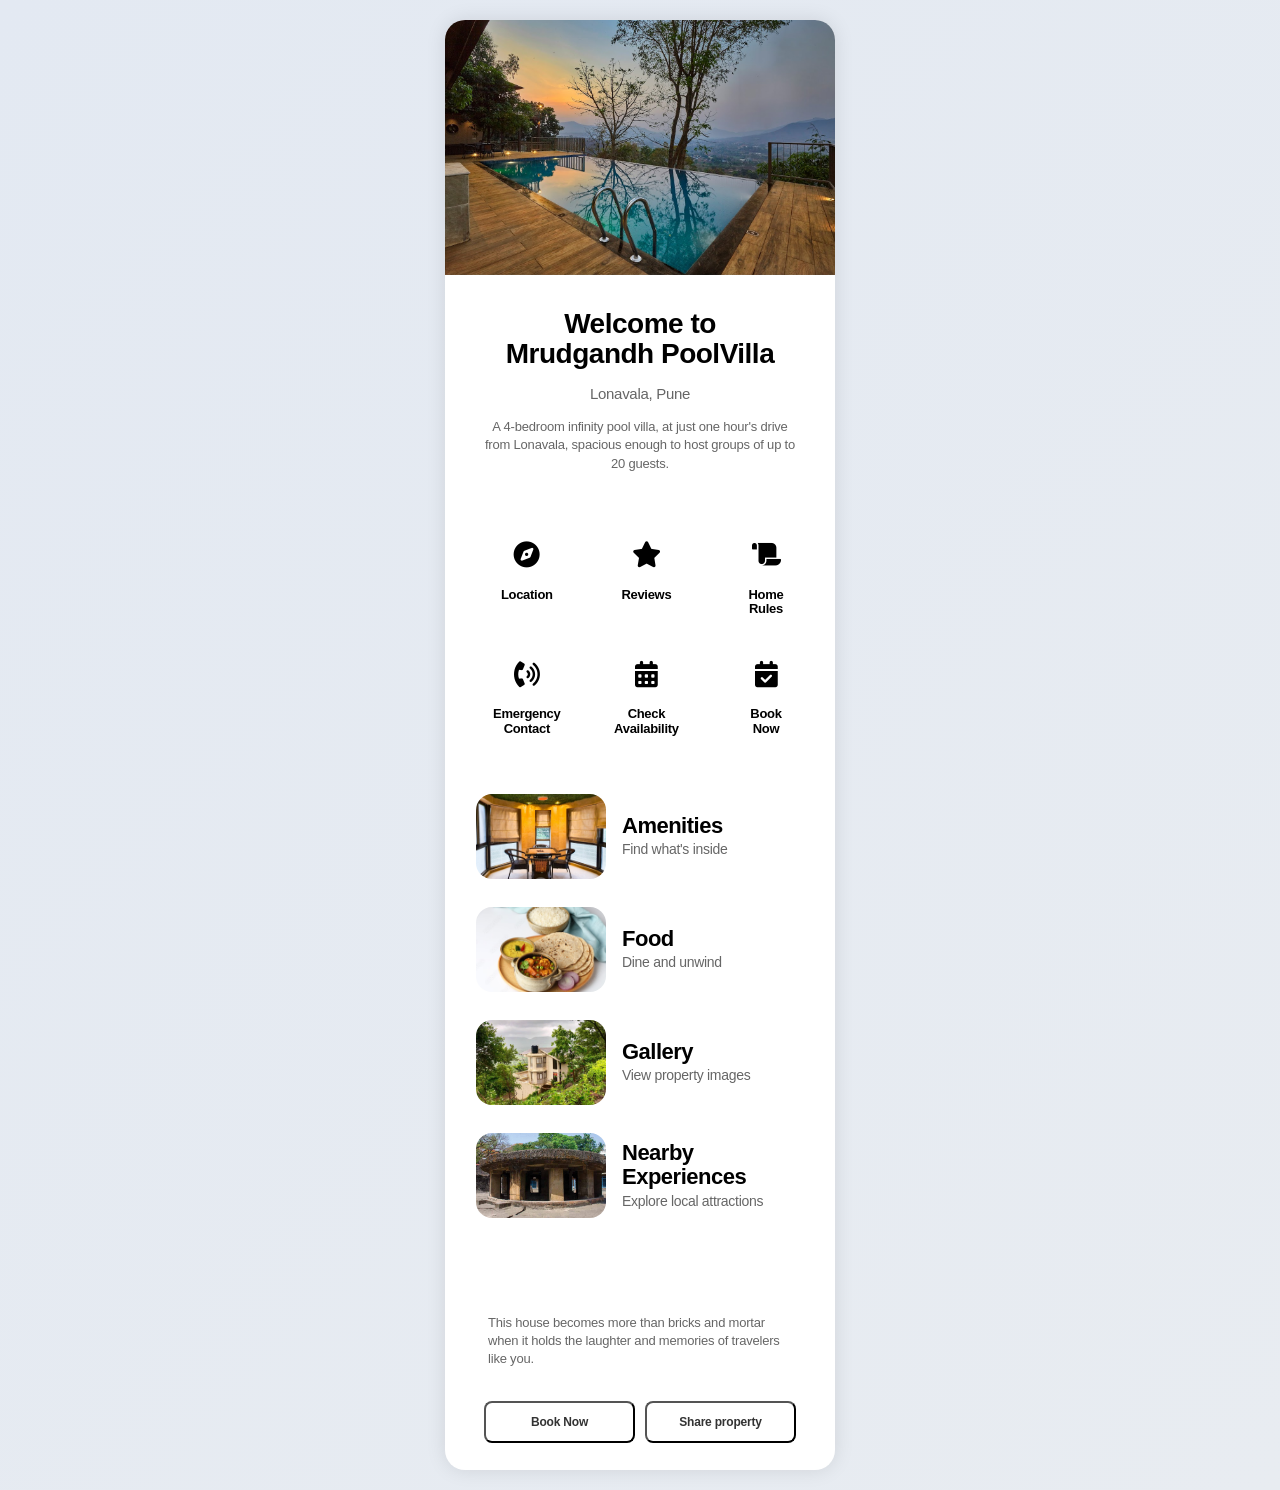
==== index.html @ 3f17eb9c "Update index.html" ====
<!DOCTYPE html>
<html lang="en">
<head>
    <meta charset="UTF-8">
    <meta name="viewport" content="width=device-width, initial-scale=1.0">
    <title>Mrudhgandh PoolVilla</title>
    <link rel="stylesheet" href="css/styles.css">
    <link rel="icon" href="assets/favicon.jpg" type="image/jpg">
    <link href="https://fonts.googleapis.com/css2?family=Inter:wght@400;500;600;700&display=swap" rel="stylesheet">
    <link rel="stylesheet" href="https://cdnjs.cloudflare.com/ajax/libs/font-awesome/6.0.0/css/all.min.css">
    <meta property="og:image" content="assets/favicon.jpg" />
    <meta property="og:title" content="Mrudgandh Pool Villa" />
    <meta property="og:description" content="Lonavala, Pune" />
</head>
<body>
    <div class="container">
        <div class="hero-image">
            <img src="assets/heroimage.jpg" alt="Mrudgandh Pool Villa" loading="eager">
        </div>
        <header>
            <h1>Welcome to<br>Mrudgandh PoolVilla</h1>
            <p class="tagline">
                Lonavala, Pune
            </p>
            <p class="sub-tagline">
                A 4-bedroom infinity pool villa, at just one hour's drive from Lonavala, spacious enough to host groups of up to 20 guests.
            </p>
        </header>

        <div class="quick-access-grid">
            <div class="grid-item" id="nearby-btn">
                <div class="icon-wrapper">
                    <i class="fas fa-compass"></i>
                </div>
                <h3>Location</h3>
            </div>
            <div class="grid-item" id="reviews-btn">
                <div class="icon-wrapper">
                    <i class="fas fa-star"></i>
                </div>
                <h3>Reviews</h3>
            </div>
            <div class="grid-item" id="rules-btn">
                <div class="icon-wrapper">
                    <i class="fas fa-scroll"></i>
                </div>
                <h3>Home<br>Rules</h3>
            </div>
            <div class="grid-item" id="emergency-btn">
                <div class="icon-wrapper">
                    <i class="fas fa-phone-volume"></i>
                </div>
                <h3>Emergency<br>Contact</h3>
            </div>
            
            <div class="grid-item" id="check-availability-btn">
                <div class="icon-wrapper">
                    <i class="fas fa-calendar-alt"></i>
                </div>
                <h3>Check<br>Availability</h3>
            </div>
            <div class="grid-item" id="book-now-btn">
                <div class="icon-wrapper">
                    <i class="fas fa-calendar-check"></i>
                </div>
                <h3>Book<br>Now</h3>
            </div>
        </div>

        <section class="featured-sections">
            <div class="feature-card" id="amenities-card">
                <img src="assets/amenities.jpg" alt="Amenities">
                <div class="card-content">
                    <h2>Amenities</h2>
                    <p>Find what's inside</p>
                </div>
            </div>
            <div class="feature-card" id="host-favorites">
                <img src="assets/food.jpg" alt="Food">
                <div class="card-content">
                    <h2>Food</h2>
                    <p>Dine and unwind</p>
                </div>
            </div>
        
            <div class="feature-card" id="gallery-card">
                <img src="assets/gallery/1.png" alt="Property Gallery">
                <div class="card-content">
                    <h2>Gallery</h2>
                    <p>View property images</p>
                </div>
            </div>

            <div class="feature-card" id="experiences-card">
                <img src="assets/nearby.jpg" alt="Nearby Experiences">
                <div class="card-content">
                    <h2>Nearby Experiences</h2>
                    <p>Explore local attractions</p>
                </div>
            </div>
        </section>

        <footer>
            <p class="quote">This house becomes more than bricks and mortar when it holds the laughter and memories of travelers like you.</p>
            <div class="footer-buttons">
                <button id="book-now-footer-btn">Book Now</button>
                <button id="share-btn">Share property</button>
            </div>
        </footer>
    </div>

    <!-- Modals -->
    <div id="book-now-modal" class="modal">
        <div class="modal-content">
            <span class="close">&times;</span>
            <h2>Book Your Stay</h2>
            <div class="booking-options">
                <a href="https://wa.me/9850769955" target="_blank" class="booking-link">
                    <div class="booking-platform">
                        <div class="platform-icon-wrapper">
                            <i class="fab fa-whatsapp"></i>
                        </div>
                        <div class="booking-platform-content">
                            <h3>Whatsapp</h3>
                        </div>
                    </div>
                </a>

                <a href="https://www.airbnb.co.in/rooms/30548996?source_impression_id=p3_1733899578_P3ilALMMs3jNQJbM" target="_blank" class="booking-link">
                    <div class="booking-platform">
                        <div class="platform-icon-wrapper">
                            <i class="fab fa-airbnb"></i>
                        </div>
                        <div class="booking-platform-content">
                            <h3>Airbnb</h3>
                        </div>
                    </div>
                </a>
                
                <a href="https://www.booking.com/hotel/in/mrudugandh-forest-villa.en-gb.html" target="_blank" class="booking-link">
                    <div class="booking-platform">
                        <div class="platform-icon-wrapper">
                            <img src="assets/booking.png" alt="Booking.com" class="platform-icon">
                        </div>
                        <div class="booking-platform-content">
                            <h3>Booking.com</h3>
                        </div>
                    </div>
                </a>
                
                <a href="https://www.makemytrip.com/hotels/mrudugandh_villa-details-mulshi.html" target="_blank" class="booking-link">
                    <div class="booking-platform">
                        <div class="platform-icon-wrapper">
                            <img src="assets/mmt.png" alt="MakeMyTrip" class="platform-icon">
                        </div>
                        <div class="booking-platform-content">
                            <h3>Make My Trip</h3>
                        </div>
                    </div>
                </a>
            </div>
        </div>
    </div>

    <div id="gallery-modal" class="modal">
        <div class="modal-content modal-large">
            <span class="close">&times;</span>
            <h2>Gallery</h2>
            
            <!-- Update the Filter Buttons -->
            <div class="gallery-filters">
                <button class="filter-btn active" data-filter="all">
                    <i class="fas fa-border-all"></i>
                    <span>All</span>
                </button>
                <button class="filter-btn" data-filter="views">
                    <i class="fas fa-mountain"></i>
                    <span>Views</span>
                </button>
                <button class="filter-btn" data-filter="pool">
                    <i class="fas fa-swimming-pool"></i>
                    <span>Pool</span>
                </button>
                <button class="filter-btn" data-filter="outdoor">
                    <i class="fas fa-tree"></i>
                    <span>Outdoor</span>
                </button>
                <button class="filter-btn" data-filter="interior">
                    <i class="fas fa-home"></i>
                    <span>Interior</span>
                </button>
            </div>

            <!-- Update gallery items with categories -->
            <div class="gallery-grid">
                <!-- Amazing Views -->
                <div class="gallery-item" data-category="views">
                    <img src="assets/gallery/1.png" alt="Amazing View">
                    <p>Property View</p>
                </div>
                <div class="gallery-item" data-category="views">
                    <img src="assets/gallery/balcony.jpg" alt="Balcony View">
                    <p>Balcony View</p>
                </div>
                <div class="gallery-item" data-category="views">
                    <img src="assets/gallery/rv.jpg" alt="Room View">
                    <p>Room View</p>
                </div>
                <div class="gallery-item" data-category="views">
                    <img src="assets/gallery/afternoon.jpg" alt="Afternoon View">
                    <p>Afternoon View</p>
                </div>

                <!-- Pool -->
                <div class="gallery-item" data-category="pool">
                    <img src="assets/gallery/infinity_pool.jpg" alt="Infinity Pool">
                    <p>Infinity Pool</p>
                </div>
                <div class="gallery-item" data-category="pool">
                    <img src="assets/gallery/hostfav.jpg" alt="Host's Favorite">
                    <p>Sprinkling Water</p>
                </div>
                <div class="gallery-item" data-category="pool">
                    <img src="assets/gallery/pool_view.jpg" alt="Pool View">
                    <p>Pool Upper view</p>
                </div>
                <div class="gallery-item" data-category="pool">
                    <img src="assets/gallery/pool2.jpg" alt="Pool Night View">
                    <p>Pool Night View</p>
                </div>

                <!-- Outdoor - Updated section with new images -->
                <div class="gallery-item" data-category="outdoor">
                    <img src="assets/gallery/dining_table.jpg" alt="Outdoor Dining">
                    <p>Outdoor Dining</p>
                </div>
                <div class="gallery-item" data-category="outdoor">
                    <img src="assets/gallery/stairs.jpg" alt="Architecture">
                    <p>Architecture</p>
                </div>
                <div class="gallery-item" data-category="outdoor">
                    <img src="assets/gallery/th.jpg" alt="Tree House">
                    <p>Tree House</p>
                </div>
                <div class="gallery-item" data-category="outdoor">
                    <img src="assets/gallery/entry.jpg" alt="Entry View">
                    <p>Entry View</p>
                </div>
                <div class="gallery-item" data-category="outdoor">
                    <img src="assets/gallery/mrud.jpg" alt="Property Front">
                    <p>Property Front</p>
                </div>
                <div class="gallery-item" data-category="outdoor">
                    <img src="assets/gallery/statue.jpg" alt="Garden Statue">
                    <p>Garden Statue</p>
                </div>

                <!-- Interior -->
                <div class="gallery-item" data-category="interior">
                    <img src="assets/gallery/common.png" alt="Living Space">
                    <p>Living Space</p>
                </div>
                <div class="gallery-item" data-category="interior">
                    <img src="assets/gallery/bathroom.jpg" alt="Bathroom">
                    <p>Bathroom</p>
                </div>
                <div class="gallery-item" data-category="interior">
                    <img src="assets/gallery/bedroom1.jpg" alt="Bedroom2">
                    <p>Bedroom</p>
                </div>

                <div class="gallery-item" data-category="interior">
                    <img src="assets/gallery/bedroom2.jpg" alt="Bedroom">
                    <p>Bedroom</p>
                </div>
                <div class="gallery-item" data-category="interior">
                    <img src="assets/gallery/a1.jpg" alt="Indoor Games Area">
                    <p>Indoor Games Area</p>
                </div>
                <div class="gallery-item" data-category="interior">
                    <img src="assets/gallery/a2.png" alt="Entertainment Zone">
                    <p>Entertainment Zone</p>
                </div>
            </div>
        </div>
    </div>

    <div id="nearby-modal" class="modal">
        <div class="modal-content modal-large">
            <span class="close">&times;</span>
            <h2>Address & Best way to reach</h2>
            <div class="modal-sections">
                <div class="modal-section">
                    <div class="address-card">
                        <div class="address-content">
                            <h3>📍 Property Address</h3>
                            <p>Mulshi.<br> Just 40 km from Pune and 97 km from Panvel, Mumbai</p>
                            <a href="https://www.google.com/maps/place/Mrudgandh+Pool+Villa/@18.5655451,73.5444796,15z/data=!4m9!3m8!1s0x3bc2a70007b0d6e3:0x409fb794b638e8e7!5m2!4m1!1i2!8m2!3d18.5655451!4d73.5444796!16s%2Fg%2F11vyr3cbwh?entry=ttu" 
                               target="_blank" 
                               class="map-button">
                                <i class="fas fa-map-marker-alt"></i> Open in Google Maps
                            </a>
                        </div>
                        <div class="map-preview">
                            <iframe 
                                src="https://www.google.com/maps/embed?pb=!1m18!1m12!1m3!1d3781.0679923011655!2d73.54447961441547!3d18.565545087384695!2m3!1f0!2f0!3f0!3m2!1i1024!2i768!4f13.1!3m3!1m2!1s0x3bc2a70007b0d6e3%3A0x409fb794b638e8e7!2sMrudgandh%20Pool%20Villa!5e0!3m2!1sen!2sin!4v1659912345678!5m2!1sen!2sin" 
                                width="100%" 
                                height="200" 
                                style="border:0;" 
                                allowfullscreen="" 
                                loading="lazy">
                            </iframe>
                        </div>
                    </div>
                </div>

                <div class="modal-section">
                    <h3>🚗 How to Reach</h3>
                    <ul class="transport-options">
                        <li>
                            <strong>Private Taxi:</strong> Pick up and drop facility can be arranged at prior request
                        </li>

                        <li>
                            <strong>By Bus:</strong> Kule Bus Stand (5 km) is the closest bus stand
                        </li>
                        <li>
                            <strong>By Train:</strong> One hour drive from Lonavala Junction (36 km) & 1.25 hours from Pune Junction (41 km)</li>
                        <li>
                            <strong>By Air:</strong> Pune International Airport (50 km) is the closest airport
                        </li>
                    </ul>
                </div>
            </div>
        </div>
    </div>

    <div id="emergency-modal" class="modal">
        <div class="modal-content">
            <span class="close">&times;</span>
            <h2>Emergency Contacts</h2>
            <div class="modal-sections">
                <div class="modal-section emergency">
                    <h3>Emergency Services</h3>
                    <p>• Police: 100</p>
                    <p>• Ambulance: 108</p>
                    <p>• Fire Brigade: 104</p>
                    <p>• Pune Municipal Corporation: 1800-1030-222</p>
                    <p>• Disaster Management Control Room: 1077</p>
                    <p>• Child Helpline: 1098</p>
                    <p>• Women Helpline: 1091</p>
                    <p>• NIC Service Desk: 1800-111-555</p>
                    <p>• Corona Virus Central Helpline: 011-23978043/46</p>
                    <p>• Corona Virus Maharashtra Helpline: 020-26127394</p>
                    <p>• Host Contact: +91 9850769955</p>
                </div>
            </div>
        </div>
    </div>

    <div id="rules-modal" class="modal">
        <div class="modal-content modal-large">
            <span class="close">&times;</span>
            <h2>House Rules</h2>
            <div class="rules-grid">
                <div class="rule-category">
                    <div class="category-header" data-category="check-in">
                        <h3>⏰ Check-in/Check-out</h3>
                        <i class="fas fa-chevron-down"></i>
                    </div>
                    <div class="category-content">
                        <p>• Check-in: 2 PM</p>
                        <p>• Check-out: 11 AM</p>
                    </div>
                </div>

                <div class="rule-category">
                    <div class="category-header" data-category="must-read">
                        <h3>⚠️ Must Read Rules</h3>
                        <i class="fas fa-chevron-down"></i>
                    </div>
                    <div class="category-content">
                        <p>• Unmarried couples are not allowed</p>
                        <p>• Guests below 18 years of age are not allowed at the property</p>
                        <p>• Passport, Aadhar, Driving License and Govt. ID are accepted as ID proof(s)</p>
                    </div>
                </div>

                <div class="rule-category">
                    <div class="category-header" data-category="guest-profile">
                        <h3>👥 Guest Profile</h3>
                        <i class="fas fa-chevron-down"></i>
                    </div>
                    <div class="category-content">
                        <p>• Groups with only male guests are not allowed at this property</p>
                        <p>• Unmarried couples are not allowed</p>
                        <p>• Guests below 18 years of age are not allowed at the property</p>
                    </div>
                </div>

                <div class="rule-category">
                    <div class="category-header" data-category="id-proof">
                        <h3>🪪 ID Proof Related</h3>
                        <i class="fas fa-chevron-down"></i>
                    </div>
                    <div class="category-content">
                        <p>• Local IDs not allowed</p>
                        <p>• Passport, Aadhar, Driving License and Govt. ID are accepted as ID proof(s)</p>
                    </div>
                </div>

                <div class="rule-category">
                    <div class="category-header" data-category="smoking">
                        <h3>🚬 Smoking/Alcohol Rules</h3>
                        <i class="fas fa-chevron-down"></i>
                    </div>
                    <div class="category-content">
                        <p>• There are no restrictions on alcohol consumption</p>
                        <p>• Smoking within the premises is allowed</p>
                    </div>
                </div>

                <div class="rule-category">
                    <div class="category-header" data-category="pet-policy">
                        <h3>🐾 Pet Policy</h3>
                        <i class="fas fa-chevron-down"></i>
                    </div>
                    <div class="category-content">
                        <p>• Pets are allowed (maximum 3 pets)</p>
                        <p>• Pets are not allowed in: Bedrooms, On the bed, Swimming Pool, Kitchen</p>
                        <p>• Pet food is not available at the property</p>
                        <p>• Pets are allowed to roam without a leash</p>
                        <p>• All pets are allowed at the property</p>
                        <p>• There are no pets living on the property</p>
                    </div>
                </div>

                <div class="rule-category">
                    <div class="category-header" data-category="accessibility">
                        <h3>♿ Accessibility</h3>
                        <i class="fas fa-chevron-down"></i>
                    </div>
                    <div class="category-content">
                        <p>• This property is not accessible to guests who use a wheelchair. Please make arrangements accordingly.</p>
                    </div>
                </div>

                <div class="rule-category">
                    <div class="category-header" data-category="check-in-process">
                        <h3>🔑 Check-in Process</h3>
                        <i class="fas fa-chevron-down"></i>
                    </div>
                    <div class="category-content">
                        <p>• Caretaker Greets You & Helps You Check-in</p>
                        <p>• Self check-in via Smart Door is not available</p>
                    </div>
                </div>

                <div class="rule-category">
                    <div class="category-header" data-category="other-important">
                        <h3>📜 Other Important Rules</h3>
                        <i class="fas fa-chevron-down"></i>
                    </div>
                    <div class="category-content">
                        <p>• Mandatory to carry Indian Government approved Photo Identity card</p>
                        <p>• Only confirmed number of guests allowed; extra guests charged at check-in</p>
                        <p>• Service charge may apply for outside/self-prepared food</p>
                        <p>• Keep music at moderate level per Local Gaon rules</p>
                        <p>• No smoking inside Villa rooms</p>
                        <p>• No personal work assignments to villa caretakers</p>
                        <p>• No arms and ammunition allowed</p>
                        <p>• No illegal drugs or activities</p>
                        <p>• Villa not responsible for valuables</p>
                        <p>• Guests liable for property damage</p>
                        <p>• Villa not responsible for injuries/accidents</p>
                        <p>• Unruly behavior will result in eviction without refund</p>
                        <p>• Close doors/windows when not in room due to wildlife</p>
                        <p>• Voltage fluctuations common; backup available</p>
                        <p>• Private parties/events allowed</p>
                        <p>• No outside visitors allowed in rooms</p>
                    </div>
                </div>
            </div>
        </div>
    </div>

    <div id="specials-modal" class="modal">
        <div class="modal-content modal-large">
            <span class="close">&times;</span>
            <div class="modal-sections">
                <div class="nearby-places">
                    <!-- Tourist Places Section -->
                    <div class="experience-section">
                        <h3>Tourist Places</h3>
                        <div class="info-card">
                            <!-- Tikona Fort -->
                            <div class="info-item">
                                <div class="info-icon"><i class="fas fa-gopuram"></i></div>
                                <div class="info-content">
                                    <h4>Tikona Fort</h4>
                                    <img src="assets/tikona.jpg" alt="Pawna Lake" class="experience-image">
                                    <p><i class="fas fa-clock"></i> 30 Min drive from Mrudugandh</p>
                                </div>
                            </div>

                            <!-- Pawna Lake with image -->
                            <div class="info-item with-image">
                                <img src="assets/pawna.jpg" alt="Pawna Lake" class="experience-image">
                                <div class="info-content-wrapper">
                                    <div class="info-icon"><i class="fas fa-water"></i></div>
                                    <div class="info-content">
                                        <h4>Pawna Lake</h4>
                                        <p><i class="fas fa-clock"></i> 30 Min drive from Mrudugandh</p>
                                    </div>
                                </div>
                            </div>

                            <!-- Hadshi Temple -->
                            <div class="info-item">
                                <div class="info-icon"><i class="fas fa-gopuram"></i></div>
                                <div class="info-content">
                                    <h4>Hadshi Temple with Theme Park</h4>
                                    <p><i class="fas fa-clock"></i> 20 Min drive from Mrudugandh</p>
                                </div>
                            </div>

                            <!-- Chinmaya Vibhooti -->
                            <div class="info-item">
                                <div class="info-icon"><i class="fas fa-gopuram"></i></div>
                                <div class="info-content">
                                    <h4>Chinmaya Vibhooti</h4>
                                    <p><i class="fas fa-clock"></i> 20 Min drive from Mrudugandh</p>
                                </div>
                            </div>

                            <!-- LAVASA with image -->
                            <div class="info-item with-image">
                                <img src="assets/lavasa.jpg" alt="LAVASA" class="experience-image">
                                <div class="info-content-wrapper">
                                    <div class="info-icon"><i class="fas fa-city"></i></div>
                                    <div class="info-content">
                                        <h4>LAVASA</h4>
                                        <p><i class="fas fa-clock"></i> 1.30 Hr drive from Mrudugandh</p>
                                    </div>
                                </div>
                            </div>

                            <!-- Mulshi Dam -->
                            <div class="info-item">
                                <div class="info-icon"><i class="fas fa-water"></i></div>
                                <div class="info-content">
                                    <h4>Mulshi Dam</h4>
                                    <p><i class="fas fa-clock"></i> 1 Hr drive from Mrudugandh</p>
                                </div>
                            </div>
                        </div>
                    </div>

                    <!-- Adventure Activities Section -->
                    <div class="experience-section">
                        <h3>Girivan Sports & Activity Park</h3>
                        <div class="info-card">
                            <div class="info-header">
                                <p><i class="fas fa-clock"></i> 10 Min drive from Mrudugandh</p>
                            </div>
                            <div class="activities-list">
                                <div class="info-item">
                                    <div class="info-icon"><i class="fas fa-bullseye"></i></div>
                                    <div class="info-content">
                                        <h4>Adventure Sports</h4>
                                        <p>Archery • Pistol Shooting • Rifle Shooting</p>
                                    </div>
                                </div>
                                <div class="info-item">
                                    <div class="info-icon"><i class="fas fa-mountain"></i></div>
                                    <div class="info-content">
                                        <h4>Outdoor Activities</h4>
                                        <p>Burma Bridge • Cobweb Rope • Zip Line</p>
                                    </div>
                                </div>
                                <div class="info-item">
                                    <div class="info-icon"><i class="fas fa-water"></i></div>
                                    <div class="info-content">
                                        <h4>Water Activities</h4>
                                        <p>Rain Dance • Natural Waterfall (Monsoon Only)</p>
                                    </div>
                                </div>
                            </div>
                            <div class="info-footer">
                                <p><i class="fas fa-info-circle"></i> All activities are paid. Please confirm availability before planning.</p>
                            </div>
                        </div>
                    </div>
                </div>
            </div>
        </div>
    </div>

    <div id="feedback-modal" class="modal">
        <div class="modal-content">
            <span class="close">&times;</span>
            <h2>Leave a Feedback</h2>
            <form id="feedback-form">
                <input type="text" placeholder="Your Name" required>
                <input type="email" placeholder="Your Email" required>
                <textarea placeholder="Your Feedback" required></textarea>
                <button type="submit">Submit Feedback</button>
            </form>
        </div>
    </div>

    <div id="host-favorites-modal" class="modal">
        <div class="modal-content modal-large">
            <span class="close">&times;</span>
            <h2>Food</h2>
            <div class="modal-sections">
                <!-- Kitchen Facilities Section -->

                <!-- Food Packages Section -->
                <div class="modal-section">
                    <div class="food-packages-table">
                        <h3>Food Packages</h3>
                        <table>
                            <tr>
                                <th>Inclusion</th>
                                <th>Veg Meals</th>
                                <th>Non-Veg Meals</th>
                            </tr>
                            <tr>
                                <td>
                                    <ul>
                                        <li>Lunch</li>
                                        <li>Hi-Tea</li>
                                        <li>Dinner</li>
                                        <li>Breakfast</li>
                                    </ul>
                                </td>
                                <td>1200/-</td>
                                <td>1500/-</td>
                            </tr>
                        </table>
                        <p class="price-note">*Rs/Person/Day</p>
                    </div>
                </div>

                <!-- Veg Menu Section -->
                <div class="modal-section">
                    <h3>Veg Meals</h3>
                    
                    <div class="menu-category">
                        <h4>Breakfast</h4>
                        <div class="menu-subcategory">
                            <h5>Light Breakfast (Choose any 1)</h5>
                            <ul>
                                <li>Poha</li>
                                <li>Upma</li>
                                <li>Sheera</li>
                                <li>Masala Maggie</li>
                                <li>Sabudana Khichadi</li>
                                <li>Besan Chilla with Pickle</li>
                            </ul>
                        </div>
                        
                        <div class="menu-subcategory">
                            <h5>Heavy Breakfast: Veg (Choose any 1)</h5>
                            <ul>
                                <li>Puneri Misal Pav</li>
                                <li>Idli with Chutney & Sambar</li>
                            </ul>
                        </div>
                        
                        <div class="menu-subcategory">
                            <h5>Accompaniments</h5>
                            <ul>
                                <li>Tea/Coffee</li>
                            </ul>
                        </div>
                    </div>

                    <div class="menu-category">
                        <h4>Lunch & Dinner (Veg) - Choose any 1</h4>
                        
                        <div class="menu-subcategory">
                            <h5>1. Veg Thali</h5>
                            <div class="thali-items">
                                <div class="item-group">
                                    <h6>Vegetables (Any 2)</h6>
                                    <ul>
                                        <li>Mutter Paneer</li>
                                        <li>Jeera Aloo</li>
                                        <li>Paneer Kadhai</li>
                                        <li>Bhindi Fry</li>
                                        <li>Bharli Vangi</li>
                                        <li>Akhha Masoor</li>
                                        <li>Mix Veg</li>
                                        <li>Chole Masala</li>
                                        <li>Aloo Mutter</li>
                                    </ul>
                                </div>
                                
                                <div class="item-group">
                                    <h6>Dal (Any 1)</h6>
                                    <ul>
                                        <li>Plain Dal</li>
                                        <li>Dal Tadka</li>
                                    </ul>
                                </div>
                                
                                <div class="item-group">
                                    <h6>Rice (Any 1)</h6>
                                    <ul>
                                        <li>Steamed Rice (Indrayani)</li>
                                        <li>Steamed Rice (Basmati)</li>
                                        <li>Jeera Rice</li>
                                    </ul>
                                </div>
                                
                                <div class="item-group">
                                    <h6>Choose Any 1</h6>
                                    <ul>
                                        <li>Chapati</li>
                                        <li>Bhakari</li>
                                    </ul>
                                </div>
                                
                                <div class="item-group">
                                    <h6>Dessert (Any 1)</h6>
                                    <ul>
                                        <li>Sevaiyan Kheer</li>
                                        <li>Kesar Sheera</li>
                                        <li>Shreekhand</li>
                                        <li>Gulabjamun</li>
                                    </ul>
                                </div>
                                
                                <div class="item-group">
                                    <h6>Accompaniments</h6>
                                    <ul>
                                        <li>Papad</li>
                                        <li>Pickle</li>
                                        <li>Salad</li>
                                    </ul>
                                </div>
                            </div>
                        </div>

                        <div class="menu-subcategory">
                            <h5>2. Zunka Bhakar Thali</h5>
                            <ul>
                                <li>Zunka/Pithla</li>
                                <li>Tawa Batata/Vanga Bharit</li>
                                <li>Bhakari</li>
                                <li>Thecha</li>
                                <li>Salad</li>
                                <li>Papad</li>
                            </ul>
                        </div>

                        <div class="menu-subcategory">
                            <h5>3. Biryani Feast</h5>
                            <ul>
                                <li>Veg Biryani</li>
                                <li>Biryani Curry</li>
                                <li>Raita</li>
                                <li>Papad</li>
                                <li>Pickle</li>
                            </ul>
                        </div>

                        <div class="menu-subcategory">
                            <h5>4. Bhature Basket</h5>
                            <ul>
                                <li>Chole Bhature</li>
                                <li>Dal Khichadi</li>
                                <li>Papad</li>
                                <li>Raita</li>
                                <li>Pickle</li>
                            </ul>
                        </div>

                        <div class="menu-subcategory">
                            <h5>5. Puran Poli</h5>
                            <ul>
                                <li>Puran Poli</li>
                                <li>Katachi Aamti/Milk</li>
                                <li>Pakode</li>
                                <li>Salad</li>
                            </ul>
                        </div>
                    </div>

                    <div class="menu-note">
                        <p>Pure Veg, Jain Food is available for those who prefer it.</p>
                    </div>
                </div>

                <!-- Non-Veg Menu Section -->
                <div class="modal-section">
                    <h3>Non-Veg Meals</h3>
                    
                    <div class="menu-category">
                        <h4>Breakfast</h4>
                        <div class="menu-subcategory">
                            <h5>Light Breakfast (Choose any 1)</h5>
                            <ul>
                                <li>Poha</li>
                                <li>Upma</li>
                                <li>Sheera</li>
                                <li>Masala Maggie</li>
                                <li>Sabudana Khichadi</li>
                                <li>Besan Chilla with Pickel</li>
                            </ul>
                        </div>
                        
                        <div class="menu-subcategory">
                            <h5>Heavy Breakfast (Choose any 1)</h5>
                            <ul>
                                <li>Egg Omelette & Bread</li>
                                <li>Egg Masala Bhurji & Pav</li>
                            </ul>
                        </div>
                        
                        <div class="menu-subcategory">
                            <h5>Accompaniments</h5>
                            <ul>
                                <li>Tea/Coffee</li>
                            </ul>
                        </div>
                    </div>

                    <div class="menu-category">
                        <h4>Lunch & Dinner (Non-Veg) - Choose any 1</h4>
                        
                        <div class="menu-subcategory">
                            <h5>1. Chicken Thali</h5>
                            <ul>
                                <li>Chicken Fry</li>
                                <li>Chicken Rassa</li>
                                <li>Bhakari/Chapati</li>
                                <li>Rice (Indrayani/Basmati)</li>
                                <li>Salad</li>
                            </ul>
                        </div>

                        <div class="menu-subcategory">
                            <h5>2. Mutton Thali</h5>
                            <ul>
                                <li>Chicken Fry</li>
                                <li>Mutton Rassa</li>
                                <li>Bhakari/Chapati</li>
                                <li>Rice (Indrayani/Basmati)</li>
                                <li>Salad</li>
                            </ul>
                        </div>

                        <div class="menu-subcategory">
                            <h5>3. Egg Thali</h5>
                            <ul>
                                <li>Egg Curry</li>
                                <li>Egg Bhurji</li>
                                <li>Bhakari/Chapati</li>
                                <li>Rice (Indrayani/Basmati)</li>
                                <li>Salad</li>
                            </ul>
                        </div>

                        <div class="menu-subcategory">
                            <h5>4. Chicken Biryani</h5>
                            <ul>
                                <li>Chicken Biryani</li>
                                <li>Rassa</li>
                                <li>Raita</li>
                            </ul>
                        </div>

                        <div class="menu-subcategory">
                            <h5>5. Crab Thali (Seasonal)</h5>
                            <ul>
                                <li>Khekda Masala</li>
                                <li>Khekda Rassa</li>
                                <li>Bhakari</li>
                                <li>Rice</li>
                                <li>Salad</li>
                            </ul>
                        </div>
                    </div>
                </div>

                <!-- Hi Tea Section -->
                <div class="modal-section">
                    <h3>Hi Tea</h3>
                    <div class="menu-category">
                        <h4>Indian Menu (Choose any 1)</h4>
                        <ul>
                            <li>Vegetable Pakoda (Onion/Potato/Chilly/Mix)</li>
                            <li>Cheese Pakoda</li>
                            <li>Vada Pav</li>
                        </ul>
                        <div class="menu-subcategory">
                            <h5>Accompaniments</h5>
                            <ul>
                                <li>Tea/Coffee</li>
                            </ul>
                        </div>
                    </div>
                </div>

                <!-- A La Carte Section -->
                <div class="modal-section">
                    <h3>A La Carte</h3>
                    <div class="menu-category">
                        <table class="rate-table">
                            <tr>
                                <th>Menu</th>
                                <th>Rate</th>
                                <th>Unit</th>
                            </tr>
                            <tr>
                                <td>Veg BBQ</td>
                                <td>750</td>
                                <td>Rs/KG</td>
                            </tr>
                            <tr>
                                <td>Chicken BBQ</td>
                                <td>850</td>
                                <td>Rs/KG</td>
                            </tr>
                            <tr>
                                <td>Dal Khichadi</td>
                                <td>150</td>
                                <td>Rs/Plate</td>
                            </tr>
                        </table>
                    </div>
                </div>
                <div class="modal-section">
                    <div class="menu-note">
                        <h4>Fully Equipped Kitchen</h4>
                        <p>
                            Modern kitchen with 3 Burner Hob, Mixer/Grinder, Sink, Electric kettle, Microwave oven, Toaster, and Refrigerator. 
                            Complete set of Kitchenware and Dining ware provided. Includes Rubbish bins, Dining table with 6 chairs, and a Children high chair.
                        </p>
                    </div>
                </div>

                <div class="modal-section">
                    <div class="menu-note">
                        <p>Local cook available on call.</p>
                    </div>
                </div>

            </div>
        </div>
    </div>

    <div id="checkout-modal" class="modal">
        <div class="modal-content modal-large">
            <span class="close">&times;</span>
            <h2>Checking Out Guide</h2>
            
            <div class="modal-sections">
                <div class="checkout-section">
                    <h3>🕐 Checkout Timeline</h3>
                    <div class="timeline">
                        <div class="timeline-item">
                            <h4>Night Before</h4>
                            <ul>
                                <li>Pack your belongings</li>
                                <li>Collect all valuables</li>
                                <li>Set alarm for checkout time</li>
                            </ul>
                        </div>
                        <div class="timeline-item">
                            <h4>Morning Of</h4>
                            <ul>
                                <li>Checkout time: 11:00 AM</li>
                                <li>Breakfast ends at 10:00 AM</li>
                                <li>Housekeeping final check at 10:30 AM</li>
                            </ul>
                        </div>
                    </div>
                </div>

                <div class="checkout-section">
                    <h3>📋 Checkout Checklist</h3>
                    <div class="checklist-grid">
                        <div class="checklist-item">
                            <h4>Kitchen</h4>
                            <ul>
                                <li>Empty refrigerator</li>
                                <li>Clean used utensils</li>
                                <li>Dispose of garbage</li>
                                <li>Turn off all appliances</li>
                            </ul>
                        </div>
                        <div class="checklist-item">
                            <h4>Rooms</h4>
                            <ul>
                                <li>Collect all belongings</li>
                                <li>Place used towels in bathroom</li>
                                <li>Turn off AC/heater</li>
                                <li>Close all windows</li>
                            </ul>
                        </div>
                        <div class="checklist-item">
                            <h4>Final Steps</h4>
                            <ul>
                                <li>Return keys to lockbox</li>
                                <li>Close and lock all doors</li>
                                <li>Complete feedback form</li>
                                <li>Text host after leaving</li>
                            </ul>
                        </div>
                    </div>
                </div>

                <div class="checkout-section">
                    <h3>🚗 Transportation Options</h3>
                    <div class="transport-options">
                        <div class="transport-item">
                            <h4>Airport Transfer</h4>
                            <p>• Pre-book through reception</p>
                            <p>• Fixed rate: ₹1200</p>
                            <p>• Book 4 hours in advance</p>
                        </div>
                        <div class="transport-item">
                            <h4>Local Taxi</h4>
                            <p>• Ola/Uber available</p>
                            <p>• Auto stand nearby</p>
                            <p>• Reception can arrange</p>
                        </div>
                    </div>
                </div>

                <div class="checkout-section">
                    <h3>💡 Important Notes</h3>
                    <div class="notes-container">
                        <div class="note">
                            <h4>Late Checkout</h4>
                            <p>• Request 24 hours before</p>
                            <p>• Subject to availability</p>
                            <p>• Additional charges may apply</p>
                        </div>
                        <div class="note">
                            <h4>Luggage Storage</h4>
                            <p>• Available at reception</p>
                            <p>• Free for same day</p>
                            <p>• Maximum 8 hours</p>
                        </div>
                    </div>
                </div>
            </div>
        </div>
    </div>

    <div id="reviews-modal" class="modal">
        <div class="modal-content modal-large">
            <span class="close">&times;</span>
            <h2>Guest Reviews</h2>
            <div class="review-platform-links">
                <a href="https://www.airbnb.co.in/rooms/30548996/reviews?source_impression_id=p3_1733899578_P3ilALMMs3jNQJbM" 
                   target="_blank" 
                   class="platform-button airbnb">
                    <i class="fab fa-airbnb"></i>
                    View Airbnb Reviews
                </a>
                <a href="https://www.google.com/maps/place/Mrudgandh+Pool+Villa/@18.5655451,73.5419047,17z/data=!4m11!3m10!1s0x3bc2a70007b0d6e3:0x409fb794b638e8e7!5m2!4m1!1i2!8m2!3d18.5655451!4d73.5444796!9m1!1b1!16s%2Fg%2F11vyr3cbwh?entry=ttu&g_ep=EgoyMDI0MTIxMS4wIKXMDSoASAFQAw%3D%3D" 
                   target="_blank" 
                   class="platform-button google">
                    <i class="fab fa-google"></i>
                    View Google Reviews
                </a>
            </div>
            <div class="reviews-content">
                <div class="review">
                    <h4>Anuradha (8 years on Airbnb)</h4>
                    <div class="rating">★★★★★</div>
                    <p>Great location and Incredibly beautiful house, you can see that the owners have built it with great love. The architecture is top notch with clever use of elevation and best materials. We had an absolute blast. The care taker staff were incredibly nice, polite and cooperative, they were available all the time but were never intrusive. The food was delightful, local specialities and tailored to take care of everything we could ask for. We will certainly go there again.</p>
                </div>
                <div class="review">
                    <h4>Abhijit (13 years on Airbnb)</h4>
                    <div class="rating">★★★★★</div>
                    <p>Sonali and her staff at the house are great hosts. The house is spacious, clean and well decorated. It's located at a peaceful location in Mulshi. The infinity swimming pool is nice too. The caretaker of the house and the local cook are well mannered and cooperative.</p>
                </div>
                <div class="review">
                    <h4>Mrunal (7 years on Airbnb)</h4>
                    <div class="rating">★★★★★</div>
                    <p>When we first stumbled upon this villa on AirBnB, it seemed almost too good to be true. There must be a catch! But everything was as perfect as it seemed online. Sonali is the most thoughtful, gracious host. She provided us with all the information we needed, along with food recommendation. It was just perfect! It was everything one needs.
                    Our entire stay was comfortable, bathroom, swimming pool and terrace are excellent. Location is incredible. The staff was incredible and they went above and beyond to make us feel at home.
                    It's a perfect place to unwind and rejuvenate.
                    Thanks Sonali for hosting us.
                    We will be back for yet another holiday,
                    —Mrunal</p>
                </div>
                <div class="review">
                    <h4>Rohit (9 years on Airbnb)</h4>
                    <div class="rating">★★★★★</div>
                    <p>Mrudgandh is a beautiful bungalow curated by Sonali. The property is beautiful and the pictures do justice to what is seen on the listing. We were 19 people and the team enjoyed a lot. I would highly recommend this place and it is worth every penny you pay for this place. 5 Stars to this property.</p>
                </div>
                <div class="review">
                    <h4>Gautam (5 years on Airbnb)</h4>
                    <div class="rating">★★★★★</div>
                    <p>Mrudugandh Villa is a heaven on earth. A place which won't disappoint you at all. Sonali and Ganesh have been very supportive and co-operative since the beginning. I celebrated my parents anniversary at Mrudugandh Villa and it was a perfect place to do so. The view is to die for. The villa has all the amenities right from toiletries to utensils, to shower gels to a Maggie. Food is also decent and is served by a local cook. The caretakers are very humble and are available 24*7. The infrastructure is well maintained and is of a high quality. Lastly, in terms of safety, it's very safe to stay at Mrudugandh Villa with your family and friends. I had a lovely experience and came back with a lot of memories. Will surely visit again.</p>
                </div>
                <div class="review">
                    <h4>Nikita (Philadelphia, Pennsylvania)</h4>
                    <div class="rating">★★★★★</div>
                    <p>This was an amazing and family friendly stay. The host was responsive to all questions from the beginning and easy to reach with any issues. We were also connected with the onsite chef and caretaker and they took good care of our needs and necessities and were very humble. The food they provided was worth the price. (Local Marathi cuisine with veg and non-veg options).
                    The property itself was very pretty, well managed. The infinity pool had a great view and very clean surrounding. The rooms were well maintained and furnished with a modern touch. One of the best experiences we have had.</p>
                </div>
                <div class="review">
                    <h4>Nikhil (8 years on Airbnb)</h4>
                    <div class="rating">★★★★★</div>
                    <p>Ganesh is a great host and will ensure you are taken care of by his staff at the villa. Once the pool is completed, the villa will provide even better value to the guests. Guests need to be careful of the access road to the complex where the villa is located as the road is in bad condition currently (perhaps due to the monsoons this year). Hope the roads are mended soon. I would be looking forward to another stay at the villa.</p>
                </div>
            </div>
        </div>
    </div>

    <div id="amenities-modal" class="modal">
        <div class="modal-content modal-large">
            <span class="close">&times;</span>
            <h2>Property Amenities</h2>
            <div class="modal-sections">
                <div class="amenities-grid">
                    <div class="amenity-category">
                        <div class="category-header" data-category="basic">
                            <h3>🏠 Basic Facilities</h3>
                            <i class="fas fa-chevron-down"></i>
                        </div>
                        <div class="category-content">
                            <ul>
                                <li>4 bedrooms</li>
                                <li>7 bathrooms</li>
                                <li>Kitchenette</li>
                                <li>Housekeeping</li>
                                <li>Umbrellas</li>
                                <li>Free Parking</li>
                                <li>Air Conditioning</li>
                                <li>Ironing Service</li>
                                <li>Room Service</li>
                                <li>Power Backup</li>
                                <li>Free Wi-Fi</li>
                                <li>Refrigerator</li>
                            </ul>
                        </div>
                    </div>

                    <div class="amenity-category">
                        <div class="category-header" data-category="popular">
                            <h3>🛌 Popular Amenities</h3>
                            <i class="fas fa-chevron-down"></i>
                        </div>
                        <div class="category-content">
                            <ul>
                                <li>Kitchenette</li>
                                <li>Bonfire</li>
                                <li>Luggage Storage</li>
                                <li>Housekeeping</li>
                                <li>Free Wi-Fi</li>
                                <li>Tree House</li>
                                <li>Infinity Pool</li>
                                <li>Living Room</li>
                                <li>Caretaker</li>
                                <li>Fireplace</li>
                                <li>Seating Area</li>
                                <li>Power Backup</li>
                                <li>Luggage Assistance</li>
                                <li>Barbeque</li>
                                <li>Indoor Games</li>
                                <li>Free Parking</li>
                                <li>Balcony/Terrace</li>
                                <li>Dining Area</li>
                                <li>Air Conditioning</li>
                            </ul>
                        </div>
                    </div>

                    <div class="amenity-category">
                        <div class="category-header" data-category="food-drinks">
                            <h3>🍽️ Food and Drinks</h3>
                            <i class="fas fa-chevron-down"></i>
                        </div>
                        <div class="category-content">
                            <ul>
                                <li>Barbeque</li>
                                <li>Dining Area</li>
                            </ul>
                        </div>
                    </div>

                    <div class="amenity-category">
                        <div class="category-header" data-category="safety-security">
                            <h3>🔒 Safety and Security</h3>
                            <i class="fas fa-chevron-down"></i>
                        </div>
                        <div class="category-content">
                            <ul>
                                <li>Safe</li>
                                <li>Security</li>
                                <li>CCTV</li>
                                <li>Fire Extinguishers</li>
                            </ul>
                        </div>
                    </div>

                    <div class="amenity-category">
                        <div class="category-header" data-category="media-technology">
                            <h3>📺 Media and Technology</h3>
                            <i class="fas fa-chevron-down"></i>
                        </div>
                        <div class="category-content">
                            <ul>
                                <li>TV</li>
                                <li>Free Wi-Fi</li>
                            </ul>
                        </div>
                    </div>

                    <div class="amenity-category">
                        <div class="category-header" data-category="general-services">
                            <h3>🛎️ General Services & Others</h3>
                            <i class="fas fa-chevron-down"></i>
                        </div>
                        <div class="category-content">
                            <ul>
                                <li>Caretaker</li>
                                <li>Electrical Sockets</li>
                                <li>Luggage Storage</li>
                                <li>Luggage Assistance</li>
                            </ul>
                        </div>
                    </div>

                    <div class="amenity-category">
                        <div class="category-header" data-category="common-area">
                            <h3>🏠 Common Area</h3>
                            <i class="fas fa-chevron-down"></i>
                        </div>
                        <div class="category-content">
                            <ul>
                                <li>Living Room</li>
                                <li>Balcony/Terrace</li>
                                <li>Fireplace</li>
                                <li>Sun Deck</li>
                                <li>Seating Area</li>
                            </ul>
                        </div>
                    </div>
                </div>
            </div>
        </div>
    </div>

    <script src="js/script.js"></script>
</body>
</html>
---- css/styles.css ----
:root {
    --primary-color: #000000;
    --secondary-color: #000000;
    --accent-color: #E74C3C;
    --text-color: #000000;
    --light-gray: #ECF0F1;
    --system-font: -apple-system, BlinkMacSystemFont, "SF Pro Display", "Segoe UI", Roboto, Oxygen-Sans, Ubuntu, Cantarell, "Helvetica Neue", sans-serif;
}

* {
    margin: 0;
    padding: 0;
    box-sizing: border-box;
    font-style: normal !important;
}

body {
    font-family: var(--system-font);
    -webkit-font-smoothing: antialiased;
    -moz-osx-font-smoothing: grayscale;
    color: var(--text-color);
    line-height: 1.6;
    margin: 0;
    overflow-x: hidden;
    letter-spacing: -0.2px;
    display: flex;
    justify-content: center;
    background: linear-gradient(135deg, #e3e9f2 0%, #e8ecf1 100%);
    min-height: 100vh;
}

.hero-image {
    width: 120%;
    margin-right: -100px;
    margin-left: -50px;
    margin-top: -50px;
}

.hero-image img {
    width: 100%;
    height: 300px;
    object-fit: contain;
}

.container {
    padding: 0;
    max-width: 100%;
    max-width: 480px;
    width: 100%;
    background-color: rgb(200, 198, 198);
    margin: 0 auto;
    overflow-x: hidden;
}

header {
    padding: 16px 16px 8px;
    text-align: center;
}

h1, h2, h3, h4, h5, h6 {
    font-family: var(--system-font);
    font-weight: 600;
}

h1 {
    font-size: 28px;
    line-height: 1.1;
    margin-bottom: 2px;
    font-weight: 800;
    letter-spacing: -0.5px;
}

.tagline {
    font-size: 15px;
    color: #666;
    margin-top: 12px;
    margin-bottom: 12px;
    font-weight: 400;
    letter-spacing: -0.3px;
}

.sub-tagline {
    font-size: 13px;
    color: #666;
    text-align: center;
    margin: 8px auto 16px;
    max-width: 320px;
    line-height: 1.4;
    font-weight: 400;
    letter-spacing: -0.2px;
}

/* Add bottom margin to quick access grid */
.quick-access-grid {
    display: grid;
    grid-template-columns: repeat(3, 1fr);
    gap: 10px;
    padding: 12px;
    margin-top: 8px;
    margin-bottom: 24px;  /* increased from 12px to 24px */
    align-items: start;
}
.grid-item {
    aspect-ratio: 1;
    border-radius: 20px;
    background: transparent;
    padding: 10px 6px;
    display: flex;
    flex-direction: column;
    align-items: center;
    justify-content: flex-start;
    height: 100%;
}

.grid-item:active {
    transform: scale(0.95);
}

.grid-item .icon-wrapper {
    width: 55px;
    height: 55px;
    display: flex;
    align-items: center;
    justify-content: center;
    border-radius: 16px;
    margin-bottom: 6px;
    background: transparent;
    transition: transform 0.2s ease;
}

.grid-item .icon-wrapper i {
    font-size: 26px;
    color: #000000;
}

/* Simple press effect */
.grid-item:active .icon-wrapper {
    transform: scale(0.95);
}

.grid-item h3 {
    font-size: 13px;
    line-height: 1.1;
    margin: 0;
    text-align: center;
    color: #000;
    font-weight: 700;
    letter-spacing: -0.3px;
    width: 100%;
}

.grid-item h3.two-line {
    font-size: 13px;
    line-height: 1.3;
}

.feature-card {
    display: flex;
    align-items: center;
    gap: 16px;
    padding: 0;
    height: auto;
    transition: transform 0.2s ease;
}

.feature-card:active {
    transform: scale(0.98);
}

.feature-card img {
    width: 130px;
    height: 85px;
    border-radius: 16px;
    object-fit: cover;
}

.card-content {
    position: static;
    padding: 4px 0;
    background: none;
    color: inherit;
}

.card-content h2 {
    color: #000;
    font-size: 22px;
    font-weight: 700;
    letter-spacing: -0.5px;
    margin: 0;
    line-height: 1.1;
}

.card-content p {
    color: #666;
    font-size: 14px;
    font-weight: 400;
    letter-spacing: -0.3px;
    margin: 2px 0 0;
    line-height: 1.3;
}

/* Modal Base Styles */
.modal {
    display: none;
    position: fixed;
    z-index: 1000;
    left: 0;
    top: 0;
    width: 100%;
    height: 100%;
    background-color: rgba(0, 0, 0, 0.5);
    overflow-y: auto;
    -webkit-overflow-scrolling: touch;
}

.modal-content {
    position: relative;
    background-color: #fff;
    margin: 20px auto; /* Changed from margin-left to auto for center alignment */
    padding: 20px;
    width: 90%; /* Changed from fixed width to percentage */
    max-width: 600px; /* Added max-width for larger screens */
    border-radius: 12px;
    box-shadow: 0 5px 15px rgba(0, 0, 0, 0.3);
    animation: modalSlideIn 0.3s ease-out;
}

/* Modal Header Styles */
.modal-content h2 {
    margin: -20px -20px 20px -20px;
    padding: 20px;
    border-bottom: 1px solid #eee;
    border-radius: 12px 12px 0 0;
    background: white;
}

/* Close Button Styles */
.close {
    position: fixed;
    right: calc(5% + 20px); /* Adjust based on modal margin */
    top: 20px;
    font-size: 24px;
    cursor: pointer;
    color: #333;
    z-index: 1002; /* Higher than modal content */
    width: 32px;
    height: 32px;
    display: flex;
    align-items: center;
    justify-content: center;
    background: #f5f5f5;
    border-radius: 50%;
    transition: all 0.2s ease;
}

.close:hover {
    background: #eee;
    transform: scale(1.1);
}

/* Adjust close button position for large modals */
.modal-large .close {
    right: calc(5% + 20px);
}

@media screen and (min-width: 768px) {
    .close {
        right: calc((100% - 600px)/2 + 20px); /* For regular modals */
    }
    
    .modal-large .close {
        right: calc((100% - 800px)/2 + 20px); /* For large modals */
    }
}

/* Modal Animation */
@keyframes modalSlideIn {
    from {
        transform: translateY(20px);
        opacity: 0;
    }
    to {
        transform: translateY(0);
        opacity: 1;
    }
}

/* Large Modal Variant */
.modal-large .modal-content {
    max-width: 800px;
}

/* Modal Content Scrolling */
.modal-sections {
    overflow-y: auto;
    max-height: calc(100vh - 150px);
    padding: 0 10px;
    display: flex;
    flex-direction: column;
    align-items: center;
}

/* Responsive Adjustments */
@media screen and (max-width: 768px) {
    .modal-content {
        margin: 10px auto;
        width: 95%;
        padding: 15px;
    }

    .modal-content h2 {
        font-size: 20px;
        padding: 15px;
        margin: -15px -15px 15px -15px;
    }

    .close {
        right: 15px;
        top: 15px;
    }

    /* Improve touch targets on mobile */
    .category-header,
    .booking-platform,
    .attraction-card,
    .amenity-category {
        padding: 15px;
        min-height: 44px; /* Minimum touch target size */
    }

    /* Improve modal scrolling on mobile */
    .modal-sections {
        max-height: calc(100vh - 120px);
        -webkit-overflow-scrolling: touch;
    }
}

/* Accessibility Improvements */
.modal-content:focus {
    outline: none;
    box-shadow: 0 0 0 3px rgba(66, 153, 225, 0.5);
}

/* Better touch feedback */
.modal button,
.modal-content a,
.close {
    -webkit-tap-highlight-color: transparent;
}

.modal button:active,
.modal-content a:active,
.close:active {
    opacity: 0.7;
}

/* Prevent body scrolling when modal is open */
body.modal-open {
    overflow: hidden;
    position: fixed;
    width: 100%;
}

#feedback-form {
    display: flex;
    flex-direction: column;
    gap: 15px;
    margin-top: 20px;
}

#feedback-form input,
#feedback-form textarea {
    padding: 10px;
    border: 1px solid #ddd;
    border-radius: 5px;
}

#feedback-form textarea {
    min-height: 100px;
}

footer {
    padding: 12px;
    margin-top: 40px;
}

.quote {
    font-style: normal;
    color: #666;
    margin: 32px 0;
    font-size: 13px;
    line-height: 1.4;
    padding: 0 16px;
    letter-spacing: -0.2px;
}

.footer-buttons {
    display: flex;
    gap: 10px;
    justify-content: center;
    padding: 0 12px;
    margin-top: 32px;
}

.footer-buttons button {
    flex: 1;
    padding: 12px 16px;
    border-color: black;
    border-radius: 8px;
    background: #ffffff;
    font-size: 12px;
    font-weight: 600;
    color: #333;
    text-align: center;
    transition: background-color 0.2s ease;
    font-family: var(--system-font);
    letter-spacing: -0.2px;
}

.footer-buttons button:active {
    background: #f0f0f0;
}

@media (max-width: 768px) {
    .quick-access-grid {
        grid-template-columns: repeat(3, 1fr);
        gap: 12px;
    }
    
    .container {
        padding: 15px;
    }
}

@media (max-width: 480px) {
    .quick-access-grid {
        grid-template-columns: repeat(3, 1fr);
        gap: 10px;
    }
    
    .grid-item h3 {
        font-size: 0.8rem;
    }
    
    .footer-buttons {
        flex-direction: row;
        gap: 10px;
    }
    
    button {
        padding: 10px 16px;
        font-size: 0.9rem;
    }
}

/* Modal enhancements */
.modal-large {
    max-width: 480px !important; /* Force mobile width even for large modals */
}

.experience-cards {
    display: grid;
    grid-template-columns: 1fr !important; /* Force single column */
    gap: 20px;
    margin-top: 15px;
}

.exp-card {
    background: white;
    border-radius: 16px;
    padding: 20px;
    box-shadow: 0 2px 8px rgba(0,0,0,0.08);
}

.exp-image {
    width: 100%;
    height: 200px;
    object-fit: cover;
    border-radius: 12px;
    margin-bottom: 15px;
}

.restaurant-grid, .spots-grid {
    display: grid;
    grid-template-columns: 1fr !important; /* Force single column */
    gap: 20px;
    margin-top: 20px;
}

.rest-image, .spot-image {
    width: 100%;
    height: 200px;
    object-fit: cover;
    border-radius: 12px;
    margin-bottom: 12px;
}

.exp-card h4 {
    color: var(--primary-color);
    margin-bottom: 10px;
}

.exp-card .timing {
    color: #666;
    font-size: 0.9em;
    margin-top: 10px;
}

.exp-card .price {
    color: var(--accent-color);
    font-weight: 500;
    margin-top: 5px;
}

.info-grid {
    display: grid;
    grid-template-columns: repeat(auto-fit, minmax(200px, 1fr));
    gap: 20px;
    margin-top: 15px;
}

.info-item {
    background: #fff;
    padding: 15px;
    border-radius: 8px;
    box-shadow: 0 1px 3px rgba(0,0,0,0.1);
}

.info-item h4 {
    color: var(--primary-color);
    margin-bottom: 10px;
}

.info-item ul {
    list-style: none;
    padding-left: 0;
}

.info-item ul li {
    margin-bottom: 8px;
    font-size: 0.9em;
}

.amenities-grid {
    display: grid;
    grid-template-columns: 1fr !important; /* Force single column */
    gap: 24px;
    padding: 20px 0;
}

.amenity-category {
    background: white;
    border-radius: 16px;
    padding: 24px;
}

.amenity-category h3 {
    color: var(--primary-color);
    margin-bottom: 15px;
}

.amenity-category ul {
    list-style: none;
    padding-left: 0;
}

.amenity-category ul li {
    margin-bottom: 10px;
    padding-left: 20px;
    position: relative;
}

.amenity-category ul li:before {
    content: "•";
    color: var(--accent-color);
    position: absolute;
    left: 0;
}

/* Checkout Modal Styles */
.timeline {
    display: grid;
    grid-template-columns: repeat(auto-fit, minmax(200px, 1fr));
    gap: 20px;
    margin: 15px 0;
}

.timeline-item {
    background: #f8f9fa;
    padding: 15px;
    border-radius: 12px;
    box-shadow: 0 2px 4px rgba(0,0,0,0.05);
}

.timeline-item h4 {
    color: var(--primary-color);
    margin-bottom: 10px;
    font-weight: 600;
}

.checklist-grid {
    display: grid;
    grid-template-columns: repeat(auto-fit, minmax(200px, 1fr));
    gap: 20px;
    margin: 15px 0;
}

.checklist-item {
    background: #fff;
    padding: 15px;
    border-radius: 8px;
    box-shadow: 0 1px 3px rgba(0,0,0,0.1);
}

.checklist-item ul {
    list-style: none;
    padding-left: 0;
}

.checklist-item ul li {
    margin-bottom: 8px;
    padding-left: 20px;
    position: relative;
}

.checklist-item ul li:before {
    content: "✓";
    color: var(--accent-color);
    position: absolute;
    left: 0;
}

.transport-options {
    display: grid;
    grid-template-columns: repeat(auto-fit, minmax(200px, 1fr));
    gap: 20px;
    margin: 15px 0;
}

.transport-item {
    background: #f8f9fa;
    padding: 15px;
    border-radius: 12px;
    box-shadow: 0 2px 4px rgba(0,0,0,0.05);
}

.notes-container {
    display: grid;
    grid-template-columns: repeat(auto-fit, minmax(200px, 1fr));
    gap: 20px;
    margin: 15px 0;
}

.note {
    background: #fff;
    padding: 15px;
    border-radius: 8px;
    box-shadow: 0 1px 3px rgba(0,0,0,0.1);
}

.checkout-section {
    margin-bottom: 30px;
}

.checkout-section h3 {
    color: var(--primary-color);
    margin-bottom: 15px;
    font-weight: 600;
}

/* Adjust top margin of featured sections */
.featured-sections {
    padding: 12px 16px;
    display: flex;
    flex-direction: column;
    gap: 28px;
    margin-top: 24px;  /* increased from 12px to 24px */
}
.feature-card {
    display: flex;
    align-items: center;
    gap: 16px;
    padding: 0;
    height: auto;
    transition: transform 0.2s ease;
}

.feature-card img {
    width: 130px;
    height: 85px;
    border-radius: 16px;
    object-fit: cover;
}

/* Ensure modal content is not italic */
.modal-content p,
.modal-section p,
.modal-sections p {
    font-style: normal;
}

/* Ensure all paragraphs and text elements are not italic */
p, span, h1, h2, h3, h4, h5, h6 {
    font-style: normal;
}

/* Laptop and larger screens */
@media screen and (min-width: 1024px) {
    .container {
        max-width: 480px;
        margin: 0 auto;
        padding: 15px;
    }

    .hero-image {
        width: 120%;
        margin-right: -100px;
        margin-left: -50px;
        margin-top: -50px;
    }

    .hero-image img {
        height: 300px;
    }

    header {
        padding: 16px 16px 8px;
    }

    h1 {
        font-size: 28px;
    }

    .tagline {
        font-size: 15px;
        margin-bottom: 12px;
    }

    /* Quick access grid for mobile */
    .quick-access-grid {
        gap: 10px;
        padding: 12px;
    }

    .grid-item {
        padding: 10px 6px;
    }

    .grid-item .icon-wrapper {
        width: 55px;
        height: 55px;
    }

    .grid-item .icon-wrapper i {
        font-size: 26px;
    }

    .grid-item h3 {
        font-size: 13px;
    }

    /* Featured sections for mobile */
    .featured-sections {
        padding: 12px 16px;
        gap: 28px;
    }

    .feature-card {
        gap: 16px;
    }

    .feature-card img {
        width: 130px;
        height: 85px;
        border-radius: 16px;
    }

    .card-content h2 {
        font-size: 22px;
    }

    .card-content p {
        font-size: 14px;
    }

    /* Modal adjustments for mobile */
    .modal-content {
        margin: 15px auto;
        padding: 20px;
        max-width: 90%;
    }

    .modal-large {
        max-width: 90% !important;
    }

    .modal h2 {
        font-size: 24px;
        margin-bottom: 20px;
    }

    .modal h3 {
        font-size: 18px;
    }

    .modal p {
        font-size: 14px;
    }
}

/* Extra large screens */
@media screen and (min-width: 1440px) {
    .container {
        max-width: 480px;
    }

    .hero-image img {
        height: 300px;
    }
}

/* Video container styling */
.video-container {
    margin: 15px 0;
    border-radius: 12px;
    overflow: hidden;
    box-shadow: 0 2px 8px rgba(0,0,0,0.1);
}

/* Map styling */
.location-map {
    margin: 20px 0 30px;
    position: relative;
}

.full-width-map {
    width: 100%;
    border-radius: 12px;
    margin-bottom: 10px;
}

.map-legend {
    display: flex;
    flex-wrap: wrap;
    gap: 15px;
    margin-top: 10px;
}

.legend-item {
    font-size: 14px;
    color: #666;
}

/* Spaced heading for Nearby Services */
.spaced-heading {
    letter-spacing: 0.5px;
}

/* Amenity images */
.amenity-image {
    width: 100%;
    height: 200px;
    object-fit: cover;
    border-radius: 12px;
    margin: 15px 0;
}

/* Enhanced modal sections spacing */
.modal-sections {
    position: relative;
    overflow: visible;
    padding-top: 10px;
}

.modal-section {
    background: white;
    border-radius: 16px;
    padding: 24px;
    margin-bottom: 24px;
}

.modal-section h3 {
    margin-bottom: 20px;
    font-size: 20px;
    font-weight: 600;
}

/* Guide images */
.guide-image {
    width: 100%;
    border-radius: 8px;
    margin: 12px 0;
}

.instructions {
    background: #f8f9fa;
    padding: 15px;
    border-radius: 8px;
    margin-top: 12px;
}

/* New sections styling */
.photo-spots-grid {
    display: grid;
    grid-template-columns: repeat(auto-fit, minmax(250px, 1fr));
    gap: 20px;
    margin-top: 15px;
}

.transport-info {
    display: grid;
    grid-template-columns: repeat(auto-fit, minmax(200px, 1fr));
    gap: 16px;
}

.transport-card {
    background: #f8f9fa;
    padding: 16px;
    border-radius: 12px;
}

.benefits-grid {
    display: grid;
    grid-template-columns: repeat(auto-fit, minmax(200px, 1fr));
    gap: 20px;
}

.benefit-card {
    background: #f8f9fa;
    padding: 16px;
    border-radius: 12px;
    margin-top: 10px;
}

.benefit-card h4 {
    color: var(--primary-color);
    margin-bottom: 12px;
}

/* Enhanced list styling */
.modal-section ul {
    list-style: none;
    padding-left: 0;
}

.modal-section ul li {
    margin-bottom: 8px;
    padding-left: 20px;
    position: relative;
}

.modal-section ul li:before {
    content: "•";
    color: var(--accent-color);
    position: absolute;
    left: 0;
}

/* Enhanced service cards */
.service-grid {
    display: grid;
    grid-template-columns: 1fr !important; /* Force single column */
    gap: 20px;
    margin-top: 15px;
}

.service-card {
    background: #f8f9fa;
    padding: 16px;
    border-radius: 12px;
}

.service-card h4 {
    margin-bottom: 12px;
    color: #000;
    font-weight: 600;
}

.service-card ul {
    list-style: none;
    padding: 0;
}

.service-card li {
    margin-bottom: 12px;
    padding-left: 0 !important;
    font-size: 14px;
}

.highlight {
    display: block;
    color: #666;
    font-size: 12px;
    margin-top: 2px;
    margin-left: 20px;
}

/* Kitchen and Climate guides */
.kitchen-guide, .climate-guide {
    display: grid;
    grid-template-columns: repeat(auto-fit, minmax(200px, 1fr));
    gap: 16px;
    margin-top: 15px;
}

.guide-item {
    background: #f8f9fa;
    padding: 15px;
    border-radius: 12px;
}

.guide-item p {
    font-weight: 600;
    margin-bottom: 10px;
}

.temp-settings, .quick-tips {
    background: #f8f9fa;
    padding: 15px;
    border-radius: 12px;
}

/* Video container enhancement */
.video-container {
    position: relative;
    padding-bottom: 56.25%; /* 16:9 aspect ratio */
    height: 0;
    overflow: hidden;
}

.video-container video {
    position: absolute;
    top: 0;
    left: 0;
    width: 100%;
    height: 100%;
    object-fit: cover;
}

/* Style for adventure grid */
.adventure-grid {
    display: grid;
    grid-template-columns: 1fr !important; /* Force single column */
    gap: 20px;
    margin-top: 20px;
}

.adventure-card {
    background: #f8f9fa;
    padding: 15px;
    border-radius: 8px;
    box-shadow: 0 2px 4px rgba(0,0,0,0.1);
}

.adventure-card h4 {
    color: #2c3e50;
    margin-bottom: 15px;
}

.adventure-card ul {
    list-style: none;
    padding: 0;
}

.adventure-card li {
    margin-bottom: 12px;
    font-size: 0.9em;
    line-height: 1.4;
}

.contact {
    color: #2c3e50;
    font-weight: 500;
    margin-top: 8px;
}

.highlight {
    display: block;
    color: #e67e22;
    font-size: 0.85em;
    margin-top: 2px;
}

/* Improve scrolling performance */
.modal-content {
    transform: translateZ(0);
    -webkit-transform: translateZ(0);
    backface-visibility: hidden;
    -webkit-backface-visibility: hidden;
}

/* Ensure proper spacing on mobile */
@media (max-width: 768px) {
    .modal-content {
        margin: 10px auto;
        padding: 15px;
    }
    
    .modal {
        padding: 0;
    }
}

/* Ensure consistent mobile-like spacing */
.featured-sections {
    padding: 12px 16px;
    gap: 28px;
    margin-top: 24px;
}

.quick-access-grid {
    gap: 10px;
    padding: 12px;
    margin-top: 8px;
    margin-bottom: 24px;
}

/* Ensure modal content stays narrow */
.modal-content {
    max-width: 90%;
    margin: 15px auto;
}

.modal-large {
    max-width: 90% !important;
}

/* Center the narrow container on all screens */
body {
    display: flex;
    justify-content: center;
    background-color: #f5f5f5; /* Optional: adds contrast to show the mobile-width container */
}

.container {
    max-width: 480px;
    width: 100%;
    background-color: white;
    margin: 0 auto;
    overflow-x: hidden;
}

/* Optional: Add a subtle border to emphasize mobile container */
@media screen and (min-width: 481px) {
    .container {
        box-shadow: 0 0 20px rgba(0,0,0,0.1);
        margin: 20px auto;
        border-radius: 20px;
    }
}

/* Force mobile layout on all screens */
@media screen and (min-width: 481px) {
    body {
        background-color: #f5f5f5;
        min-height: 100vh;
        display: flex;
        justify-content: center;
        padding: 20px 0;
    }

    .container {
        width: 390px !important; /* iPhone 12/13/14 width */
        max-width: 390px !important;
        background: white;
        border-radius: 20px;
        box-shadow: 0 0 20px rgba(0,0,0,0.1);
        overflow: hidden;
        margin: 0;
    }

    /* Keep modal width consistent with mobile */
    .modal {
        justify-content: center;
        align-items: center;
    }

    .modal-content,
    .modal-large {
        width: 390px !important;
        max-width: 390px !important;
        margin: auto;
        border-radius: 20px;
    }

    /* Force all grids to single column */
    .experience-cards,
    .restaurant-grid,
    .spots-grid,
    .amenities-grid,
    .service-grid,
    .adventure-grid,
    .photo-spots-grid,
    .transport-info,
    .benefits-grid,
    .kitchen-guide,
    .climate-guide {
        grid-template-columns: 1fr !important;
    }

    /* Maintain mobile image sizes */
    .exp-image,
    .rest-image,
    .spot-image,
    .amenity-image {
        height: 200px !important;
    }

    /* Override any desktop-specific padding/margins */
    .modal-section {
        padding: 16px !important;
        margin-bottom: 16px !important;
    }

    .modal-sections {
        padding: 0 !important;
        display: block !important;
    }

    /* Ensure mobile-like typography */
    .modal h2 { font-size: 24px !important; }
    .modal h3 { font-size: 18px !important; }
    .modal h4 { font-size: 16px !important; }
    .modal p { font-size: 14px !important; }
}

/* Remove all other @media queries that might override these styles */

/* Add this to your existing CSS */
.mobile-view-notice {
    display: none; /* Hidden by default */
    position: fixed;
    top: 20px;
    left: 20px;
    background-color: rgba(0, 0, 0, 0.8);
    color: white;
    padding: 12px 16px;
    border-radius: 8px;
    font-size: 14px;
    z-index: 2000;
    animation: fadeInOut 6s ease-in-out forwards;
    box-shadow: 0 2px 10px rgba(0,0,0,0.2);
}

.mobile-view-notice i {
    margin-right: 8px;
    color: #FFD700;
}

@keyframes fadeInOut {
    0% { opacity: 0; transform: translateY(-20px); }
    10% { opacity: 1; transform: translateY(0); }
    80% { opacity: 1; transform: translateY(0); }
    100% { opacity: 0; transform: translateY(-20px); }
}

/* Show notice only on larger screens */
@media screen and (min-width: 481px) {
    .mobile-view-notice {
        display: block;
    }
}

.booking-options {
    display: flex;
    flex-direction: column;
    gap: 15px;
    padding: 15px 0;
    width: 100%;
}

.booking-link {
    text-decoration: none;
    color: inherit;
    width: 100%;
}

.booking-platform {
    display: flex;
    align-items: center;
    padding: 15px;
    border-radius: 12px;
    transition: transform 0.2s ease;
    border: 1px solid #eee;
    gap: 15px;
    width: 100%;
}

.booking-platform:active {
    transform: scale(0.98);
    background: #f8f8f8;
}

.platform-icon-wrapper {
    width: 40px;
    display: flex;
    justify-content: center;
}

.booking-platform i.fab.fa-airbnb {
    font-size: 2rem;
    color: #ff5a5f;
}

.platform-icon {
    width: 40px;
    height: 40px;
    object-fit: contain;
}

.booking-platform-content {
    flex: 1;
}

.booking-platform h3 {
    margin: 0;
    font-size: 1.1rem;
    color: #000;
}

.booking-platform p {
    margin: 2px 0 0;
    font-size: 0.9rem;
    color: #666;
}

/* Collapsible Menu Styles */
.rule-category,
.amenity-category {
    border-bottom: 1px solid #eee;
    background: white;
}

.category-header {
    padding: 16px;
    cursor: pointer;
    display: flex;
    justify-content: space-between;
    align-items: center;
    -webkit-tap-highlight-color: transparent;
    user-select: none;
}

.category-header:active {
    background-color: #f8f8f8;
}

.category-header h3 {
    margin: 0;
    font-size: 15px;
    font-weight: 600;
    color: #333;
}

.category-header i {
    transition: transform 0.3s ease;
    color: #666;
    font-size: 14px;
}

.category-content {
    display: none;
    padding: 0 16px 16px;
}

.category-content p {
    margin: 8px 0;
    color: #666;
    font-size: 14px;
    line-height: 1.5;
}

/* Ensure the modal content is scrollable */
.modal-content {
    max-height: 90vh;
    overflow-y: auto;
}

/* Prevent text selection on mobile */
.category-header * {
    -webkit-touch-callout: none;
    -webkit-user-select: none;
    user-select: none;
}

/* Last item shouldn't have a border */
.rule-category:last-child,
.amenity-category:last-child {
    border-bottom: none;
}

/* Touch target size for mobile */
@media (max-width: 480px) {
    .category-header {
        padding: 16px;
        min-height: 48px;
    }
}

/* Review Modal Styling */
.reviews-section {
    padding: 20px 0;
}

.review-platform {
    text-align: center;
    padding: 30px 20px;
}

.review-link {
    text-decoration: none;
    color: #666;
    display: block;
}

.review-link:hover {
    color: #333;
}

.review-content {
    display: flex;
    flex-direction: column;
    align-items: center;
    gap: 20px;
}

.star-rating {
    color: #FFD700;
    font-size: 24px;
    letter-spacing: 2px;
}

.review-content h3 {
    margin: 0;
    color: #000;
    font-size: 24px;
    font-weight: 600;
}

.review-content p {
    color: #666;
    margin: 0;
    font-size: 15px;
    line-height: 1.5;
    max-width: 400px;
}

.review-button {
    background: #000;
    color: white;
    padding: 14px 32px;
    border-radius: 8px;
    font-weight: 500;
    font-size: 15px;
    margin-top: 10px;
    display: inline-flex;
    align-items: center;
    gap: 8px;
    transition: transform 0.2s ease;
}

.review-button:active {
    transform: scale(0.98);
}

.review-button i {
    font-size: 14px;
}

/* Gallery Modal Styles */
.gallery-grid {
    display: grid;
    grid-template-columns: repeat(2, 1fr);
    gap: 16px;
    padding: 16px 0;
    width: 100%;
}

.gallery-item {
    position: relative;
    aspect-ratio: 3/2;
    border-radius: 12px;
    overflow: hidden;
    background: #f8f8f8;
    cursor: pointer;
}

.gallery-item img {
    width: 100%;
    height: 100%;
    object-fit: cover;
    transition: transform 0.3s ease;
}

.gallery-item:hover img {
    transform: scale(1.05);
}

.gallery-item p {
    position: absolute;
    bottom: 0;
    left: 0;
    right: 0;
    margin: 0;
    padding: 12px;
    background: linear-gradient(transparent, rgba(0,0,0,0.7));
    color: white;
    font-size: 14px;
    text-align: center;
}

/* Lightbox styles */
.lightbox {
    display: none;
    position: fixed;
    top: 0;
    left: 0;
    width: 100%;
    height: 100%;
    background: rgba(0,0,0,0.9);
    z-index: 2000;
    padding: 20px;
}

.lightbox.active {
    display: flex;
    justify-content: center;
    align-items: center;
}

.lightbox img {
    max-width: 90%;
    max-height: 90vh;
    object-fit: contain;
    border-radius: 8px;
}

.lightbox-close {
    position: absolute;
    top: 20px;
    right: 20px;
    color: white;
    font-size: 30px;
    cursor: pointer;
    width: 40px;
    height: 40px;
    display: flex;
    align-items: center;
    justify-content: center;
    background: rgba(0,0,0,0.5);
    border-radius: 50%;
}

/* Responsive adjustments */
@media (max-width: 480px) {
    .gallery-grid {
        grid-template-columns: 1fr;
        gap: 12px;
    }
    
    .gallery-item {
        aspect-ratio: 16/9;
    }
}

/* Map Button Styles */
.map-button {
    display: inline-flex;
    align-items: center;
    gap: 8px;
    background: #000;
    color: white;
    padding: 12px 24px;
    border-radius: 8px;
    text-decoration: none;
    font-weight: 500;
    font-size: 15px;
    transition: transform 0.2s ease;
    margin-top: 16px;
    margin-bottom: 16px;

}

.map-button:active {
    transform: scale(0.98);
}

.map-button i {
    font-size: 16px;
}

/* Make sure modal header is always white */
.modal-content h2 {
    background: white;
}

.modal-content h2 {
    color: #333;
}

/* Reviews Modal Styles */
.reviews-gallery {
    display: flex;
    flex-direction: column;
    gap: 20px;
    padding: 20px 0;
}

.review-image-container {
    width: 100%;
    border-radius: 12px;
    overflow: hidden;
    box-shadow: 0 2px 8px rgba(0,0,0,0.1);
    background: #f8f8f8;
}

.review-image-container img {
    width: 100%;
    height: auto;
    display: block;
    transition: transform 0.3s ease;
}

/* Optional: Add hover effect for desktop */
@media (min-width: 769px) {
    .review-image-container:hover img {
        transform: scale(1.02);
    }
}

/* Ensure proper spacing in modal */
#reviews-modal .modal-content {
    padding-bottom: 30px;
}

/* Optimize images for better performance */
.review-image-container img {
    -webkit-backface-visibility: hidden;
    backface-visibility: hidden;
    transform: translateZ(0);
    will-change: transform;
}

/* Review Platform Links */
.review-platform-links {
    display: flex;
    gap: 12px;
    padding: 0 0 20px;
    flex-wrap: wrap;
}

.platform-button {
    display: inline-flex;
    align-items: center;
    gap: 8px;
    padding: 12px 20px;
    border-radius: 8px;
    text-decoration: none;
    font-weight: 500;
    font-size: 14px;
    transition: transform 0.2s ease, background-color 0.2s ease;
    color: white;
}

.platform-button:active {
    transform: scale(0.98);
}

.platform-button.airbnb {
    background-color: #FF5A5F;
}

.platform-button.google {
    background-color: #4285F4;
}

.platform-button i {
    font-size: 18px;
}

.platform-button.airbnb:hover {
    background-color: #FF4146;
}

.platform-button.google:hover {
    background-color: #3367D6;
}

/* Ensure buttons stack nicely on mobile */
@media (max-width: 480px) {
    .review-platform-links {
        flex-direction: column;
    }
    
    .platform-button {
        width: 100%;
        justify-content: center;
    }
}

/* Food Menu Styles */
.food-packages-table {
    margin-bottom: 30px;
}

.food-packages-table table {
    width: 100%;
    border-collapse: collapse;
    margin: 15px 0;
}

.food-packages-table th,
.food-packages-table td {
    padding: 12px;
    border: 1px solid #ddd;
    text-align: center;
}

.food-packages-table th {
    background-color: #f8f8f8;
}

.food-packages-table ul {
    list-style: none;
    padding: 0;
    margin: 0;
    text-align: left;
}

.price-note {
    font-size: 14px;
    color: #666;
    text-align: right;
    margin-top: 8px;
}

.menu-category {
    margin-bottom: 30px;
}

.menu-category h4 {
    color: #333;
    margin-bottom: 15px;
    padding-bottom: 8px;
    border-bottom: 2px solid #f0f0f0;
}

.menu-subcategory {
    margin-bottom: 20px;
}

.menu-subcategory h5 {
    color: #444;
    margin-bottom: 10px;
    font-weight: 600;
}

.menu-subcategory ul {
    list-style: none;
    padding-left: 15px;
}

.menu-subcategory li {
    margin-bottom: 8px;
    position: relative;
}

.menu-subcategory li:before {
    content: "•";
    position: absolute;
    left: -15px;
    color: #666;
}

.thali-items {
    display: grid;
    grid-template-columns: repeat(auto-fit, minmax(200px, 1fr));
    gap: 20px;
}

.item-group h6 {
    color: #555;
    margin-bottom: 8px;
    font-weight: 600;
}

.menu-note {
    padding: 15px;
    background: #f8f8f8;
    border-radius: 8px;
    margin-top: 20px;
}

.rate-table {
    width: 100%;
    border-collapse: collapse;
}

.rate-table th,
.rate-table td {
    padding: 12px;
    border: 1px solid #ddd;
    text-align: left;
}

.rate-table th {
    background-color: #f8f8f8;
}

/* Mobile Responsive Adjustments */
@media (max-width: 768px) {
    .thali-items {
        grid-template-columns: 1fr;
    }
    
    .food-packages-table td {
        padding: 8px;
    }
}

.menu-note h4 {
    margin-bottom: 12px;
    color: #333;
    font-weight: 600;
}

.menu-note ul {
    list-style: none;
    padding: 0;
    margin: 0;
}

.menu-note ul li {
    margin-bottom: 8px;
    color: #555;
}

.menu-note p {
    color: #555;
    margin: 0;
}

/* Food Menu Mobile Enhancements */
@media (max-width: 768px) {
    /* Improve table visibility */
    .food-packages-table table,
    .rate-table {
        width: 100%;
        margin: 15px 0;
        border: 1px solid #ddd;
        background: #fff;
        box-shadow: 0 1px 3px rgba(0,0,0,0.1);
    }

    .food-packages-table th,
    .food-packages-table td,
    .rate-table th,
    .rate-table td {
        padding: 12px 8px;
        font-size: 14px;
        border: 1px solid #ddd;
    }

    .food-packages-table th,
    .rate-table th {
        background-color: #f8f8f8;
        font-weight: 600;
    }

    /* Enhance grey boxes visibility */
    .menu-note {
        background: #f8f8f8;
        padding: 16px;
        margin: 15px 0;
        border-radius: 8px;
        border: 1px solid #eee;
        box-shadow: 0 1px 3px rgba(0,0,0,0.05);
    }

    /* Improve spacing in menu sections */
    .modal-section {
        margin-bottom: 25px;
        padding: 0 15px;
    }

    .menu-category {
        margin-bottom: 25px;
    }

    .menu-subcategory {
        margin-bottom: 20px;
        padding: 0 5px;
    }

    /* Better heading visibility */
    .modal-section h3 {
        margin: 20px 0 15px;
        padding-bottom: 8px;
        border-bottom: 2px solid #f0f0f0;
    }

    .menu-category h4 {
        margin: 15px 0 12px;
        color: #333;
    }

    /* Improve list readability */
    .menu-subcategory ul {
        margin-top: 8px;
    }

    .menu-subcategory li {
        margin-bottom: 10px;
        line-height: 1.4;
    }

    /* Better spacing for thali items */
    .thali-items {
        gap: 15px;
        margin-top: 10px;
    }

    .item-group {
        background: #f8f8f8;
        padding: 12px;
        border-radius: 8px;
        margin-bottom: 10px;
    }

    .item-group h6 {
        margin-bottom: 10px;
    }

    /* Price note enhancement */
    .price-note {
        margin: 10px 0;
        padding: 8px;
        background: #f8f8f8;
        border-radius: 4px;
        text-align: center;
    }
}

/* Food Menu Mobile-Specific Enhancements */
@media (max-width: 768px) {
    #host-favorites-modal .modal-content {
        background-color: #fff;
        padding: 20px 15px;
    }

    #host-favorites-modal .modal-section {
        background-color: #fff;
        margin-bottom: 30px;
        padding: 0;
    }

    /* Tables Enhancement */
    #host-favorites-modal .food-packages-table {
        background: #fff;
        padding: 15px;
        border-radius: 8px;
        box-shadow: 0 2px 6px rgba(0,0,0,0.1);
    }

    #host-favorites-modal .food-packages-table table {
        border: 1px solid #e0e0e0;
        background: #fff;
    }

    #host-favorites-modal .food-packages-table th,
    #host-favorites-modal .food-packages-table td {
        padding: 12px 8px;
        border: 1px solid #e0e0e0;
        background: #fff;
    }

    #host-favorites-modal .food-packages-table th {
        background: #f5f5f5;
        font-weight: 600;
    }

    /* Grey Box Enhancement */
    #host-favorites-modal .menu-note {
        background: #f5f5f5;
        padding: 16px;
        margin: 15px 0;
        border-radius: 8px;
        border: 1px solid #e0e0e0;
        box-shadow: 0 2px 4px rgba(0,0,0,0.05);
    }

    /* Menu Categories Spacing */
    #host-favorites-modal .menu-category {
        margin: 25px 0;
        padding: 15px;
        background: #fff;
        border-radius: 8px;
        box-shadow: 0 2px 6px rgba(0,0,0,0.1);
    }

    #host-favorites-modal .menu-subcategory {
        margin: 20px 0;
        padding: 15px;
        background: #f9f9f9;
        border-radius: 8px;
    }

    /* Headings Enhancement */
    #host-favorites-modal .modal-section h3 {
        color: #333;
        font-size: 18px;
        margin: 25px 0 15px;
        padding-bottom: 10px;
        border-bottom: 2px solid #eee;
    }

    #host-favorites-modal .menu-subcategory h5 {
        color: #444;
        font-size: 16px;
        margin-bottom: 15px;
    }

    /* List Items Spacing */
    #host-favorites-modal .menu-subcategory ul {
        margin: 0;
        padding-left: 20px;
    }

    #host-favorites-modal .menu-subcategory li {
        margin-bottom: 12px;
        line-height: 1.5;
        padding-left: 5px;
    }

    /* Thali Items Grid */
    #host-favorites-modal .thali-items {
        display: grid;
        gap: 15px;
        margin-top: 15px;
    }

    #host-favorites-modal .item-group {
        background: #f5f5f5;
        padding: 15px;
        border-radius: 8px;
        border: 1px solid #e0e0e0;
    }

    /* Rate Table Enhancement */
    #host-favorites-modal .rate-table {
        border: 1px solid #e0e0e0;
        margin: 15px 0;
        width: 100%;
        background: #fff;
    }

    #host-favorites-modal .rate-table th,
    #host-favorites-modal .rate-table td {
        padding: 12px 8px;
        border: 1px solid #e0e0e0;
    }

    #host-favorites-modal .rate-table th {
        background: #f5f5f5;
    }

    /* Price Note */
    #host-favorites-modal .price-note {
        background: #f5f5f5;
        padding: 8px;
        border-radius: 4px;
        margin: 10px 0;
        text-align: center;
        font-size: 13px;
        color: #666;
    }
}

/* Update bullet point spacing in food modal */
#host-favorites-modal .menu-subcategory li:before {
    content: "• ";  /* Added space after bullet */
    position: absolute;
    left: -15px;
    color: #666;
}

#host-favorites-modal .menu-subcategory li {
    margin-bottom: 12px;
    line-height: 1.5;
    padding-left: 8px;  /* Increased padding to accommodate bullet spacing */
}

/* Local Specials Modal Enhancement */
/* " */

/* Add vertical spacing between reviews */
#reviews-modal .review {
    margin-bottom: 24px;
    padding-bottom: 24px;
    border-bottom: 1px solid rgba(255, 255, 255, 0.1);
}

#reviews-modal .review:last-child {
    margin-bottom: 0;
    padding-bottom: 0;
    border-bottom: none;
}

/* Review spacing and styling */
#reviews-modal .review {
    margin-bottom: 36px;
    padding-bottom: 32px;
    border-bottom: 1px solid rgba(255, 255, 255, 0.1);
}

#reviews-modal .review:last-child {
    margin-bottom: 0;
    padding-bottom: 0;
    border-bottom: none;
}
:root {
    --primary-color: #000000;
    --secondary-color: #000000;
    --accent-color: #E74C3C;
    --text-color: #000000;
    --light-gray: #ECF0F1;
    --system-font: -apple-system, BlinkMacSystemFont, "SF Pro Display", "Segoe UI", Roboto, Oxygen-Sans, Ubuntu, Cantarell, "Helvetica Neue", sans-serif;
}

* {
    margin: 0;
    padding: 0;
    box-sizing: border-box;
    font-style: normal !important;
}

/* Nearby Experiences Modal Styling */
#specials-modal .modal-content {
    background-color: #ffffff;
    border-radius: 16px;
    max-width: 480px;
    padding: 1.5rem;
}

#specials-modal h2 {
    font-size: 1.4rem;
    color: #1a1a1a;
    margin-top: 1rem;
    margin-bottom: 2rem;
    font-weight: 600;
    border: none;
    padding: 0;
}

#specials-modal .experience-section {
    margin-bottom: 2.5rem;
}

#specials-modal .experience-section h3 {
    font-size: 1.2rem;
    color: #ff0000;
    margin-bottom: 1.25rem;
    font-weight: 500;
}

#specials-modal .info-card {
    background: transparent;
    padding: 0;
}

#specials-modal .info-item {
    background: #ffffff;
    border: 1px solid #000000;
    border-radius: 12px;
    padding: 1rem;
    margin-bottom: 1rem;
    transition: transform 0.2s ease, box-shadow 0.2s ease;
}

#specials-modal .info-item:hover {
    transform: translateY(-2px);
    box-shadow: 0 4px 12px rgba(0, 0, 0, 0.445);
}

#specials-modal .info-icon {
    width: 40px;
    height: 40px;
    background: #ffffff;
    border-radius: 10px;
    display: flex;
    align-items: center;
    justify-content: center;
    margin-right: 1rem;
}

#specials-modal .info-icon i {
    font-size: 1.25rem;
    color: #000000;
}

#specials-modal .info-content h4 {
    font-size: 1.1rem;
    color: #2d3748;
    margin-bottom: 0.5rem;
    font-weight: 500;
}

#specials-modal .info-content p {
    color: #000000;
    font-size: 0.9rem;
    display: flex;
    align-items: center;
    gap: 0.5rem;
}

#specials-modal .info-content p i {
    color: #000000;
    font-size: 0.875rem;
}

/* Header styling for activity park section */
#specials-modal .info-header {
    background: #ffffff;
    border-radius: 10px;
    padding: 0.875rem 1rem;
    margin-bottom: 1rem;
}

#specials-modal .info-header p {
    color: #000000;
    font-size: 0.925rem;
    display: flex;
    align-items: center;
    gap: 0.5rem;
    margin: 0;
}

/* Footer styling for activity park section */
#specials-modal .info-footer {
    background: #fffbeb;
    border-radius: 10px;
    padding: 0.875rem 1rem;
    margin-top: 1rem;
}

#specials-modal .info-footer p {
    color: #92400e;
    font-size: 0.925rem;
    display: flex;
    align-items: center;
    gap: 0.5rem;
    margin: 0;
}

#specials-modal .info-footer i {
    color: #92400e;
}

/* Activities list specific styling */
#specials-modal .activities-list .info-item {
    background: #ffffff;
    border: 1px solid #000000;
}

/* Responsive adjustments */
@media (max-width: 480px) {
    #specials-modal .modal-content {
        padding: 1.25rem;
        margin: 1rem;
        width: calc(100% - 2rem);
    }
    
    #specials-modal .info-item {
        padding: 0.875rem;
    }
    
    #specials-modal .info-icon {
        width: 36px;
        height: 36px;
    }
}
/* Add these styles for the experience images */
#specials-modal .info-item.with-image {
    display: flex;
    flex-direction: column;
    gap: 1rem;
}

#specials-modal .experience-image {
    width: 100%;
    height: 160px;
    object-fit: cover;
    border-radius: 8px;
    margin-bottom: 0.5rem;
}

#specials-modal .info-content-wrapper {
    display: flex;
    align-items: flex-start;
    gap: 1rem;
}
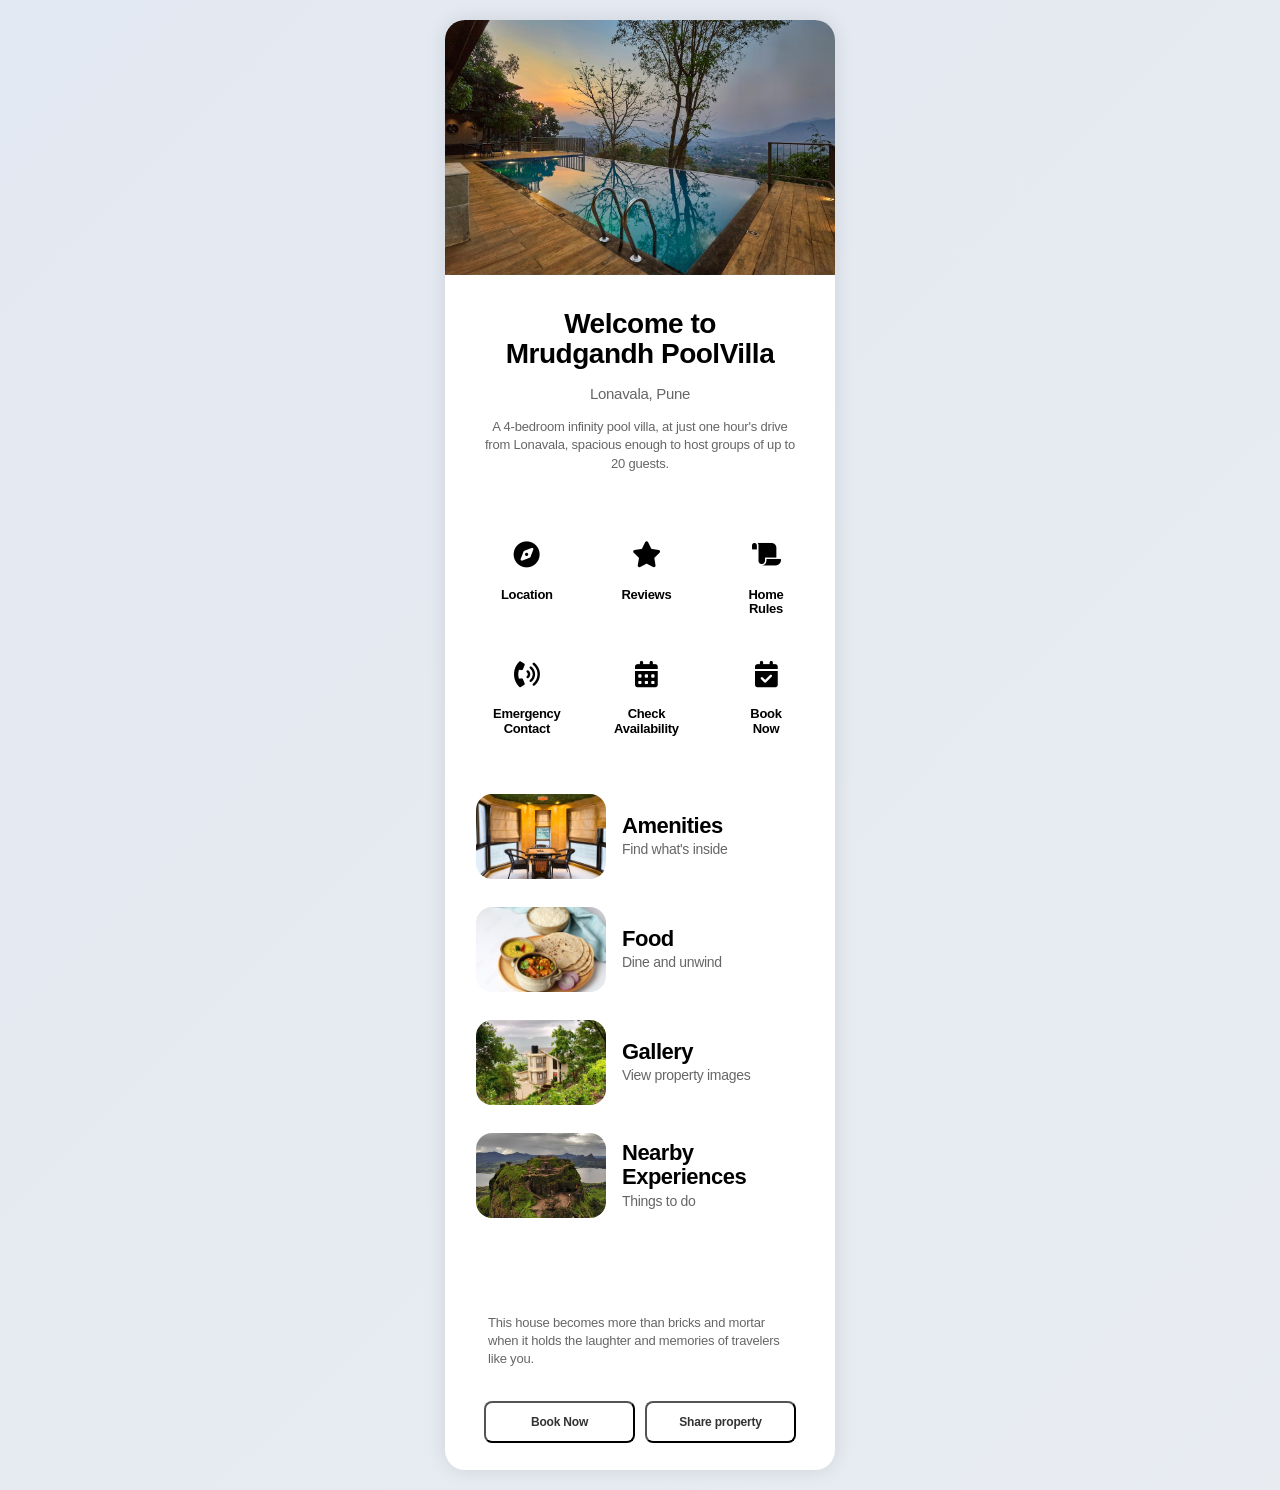
==== commit 223ca3ab: "Update index.html" ====
--- a/index.html
+++ b/index.html
@@ -95,7 +95,7 @@
                 <img src="assets/nearby.jpg" alt="Nearby Experiences">
                 <div class="card-content">
                     <h2>Nearby Experiences</h2>
-                    <p>Explore local attractions</p>
+                    <p>Things to do</p>
                 </div>
             </div>
         </section>
--- a/css/styles.css
+++ b/css/styles.css
@@ -1819,7 +1819,7 @@
 }
 
 .menu-note h4 {
-    margin-bottom: 12px;
+    margin-bottom: 2px;
     color: #333;
     font-weight: 600;
 }
@@ -1831,7 +1831,7 @@
 }
 
 .menu-note ul li {
-    margin-bottom: 8px;
+    margin-bottom: 2px;
     color: #555;
 }
 
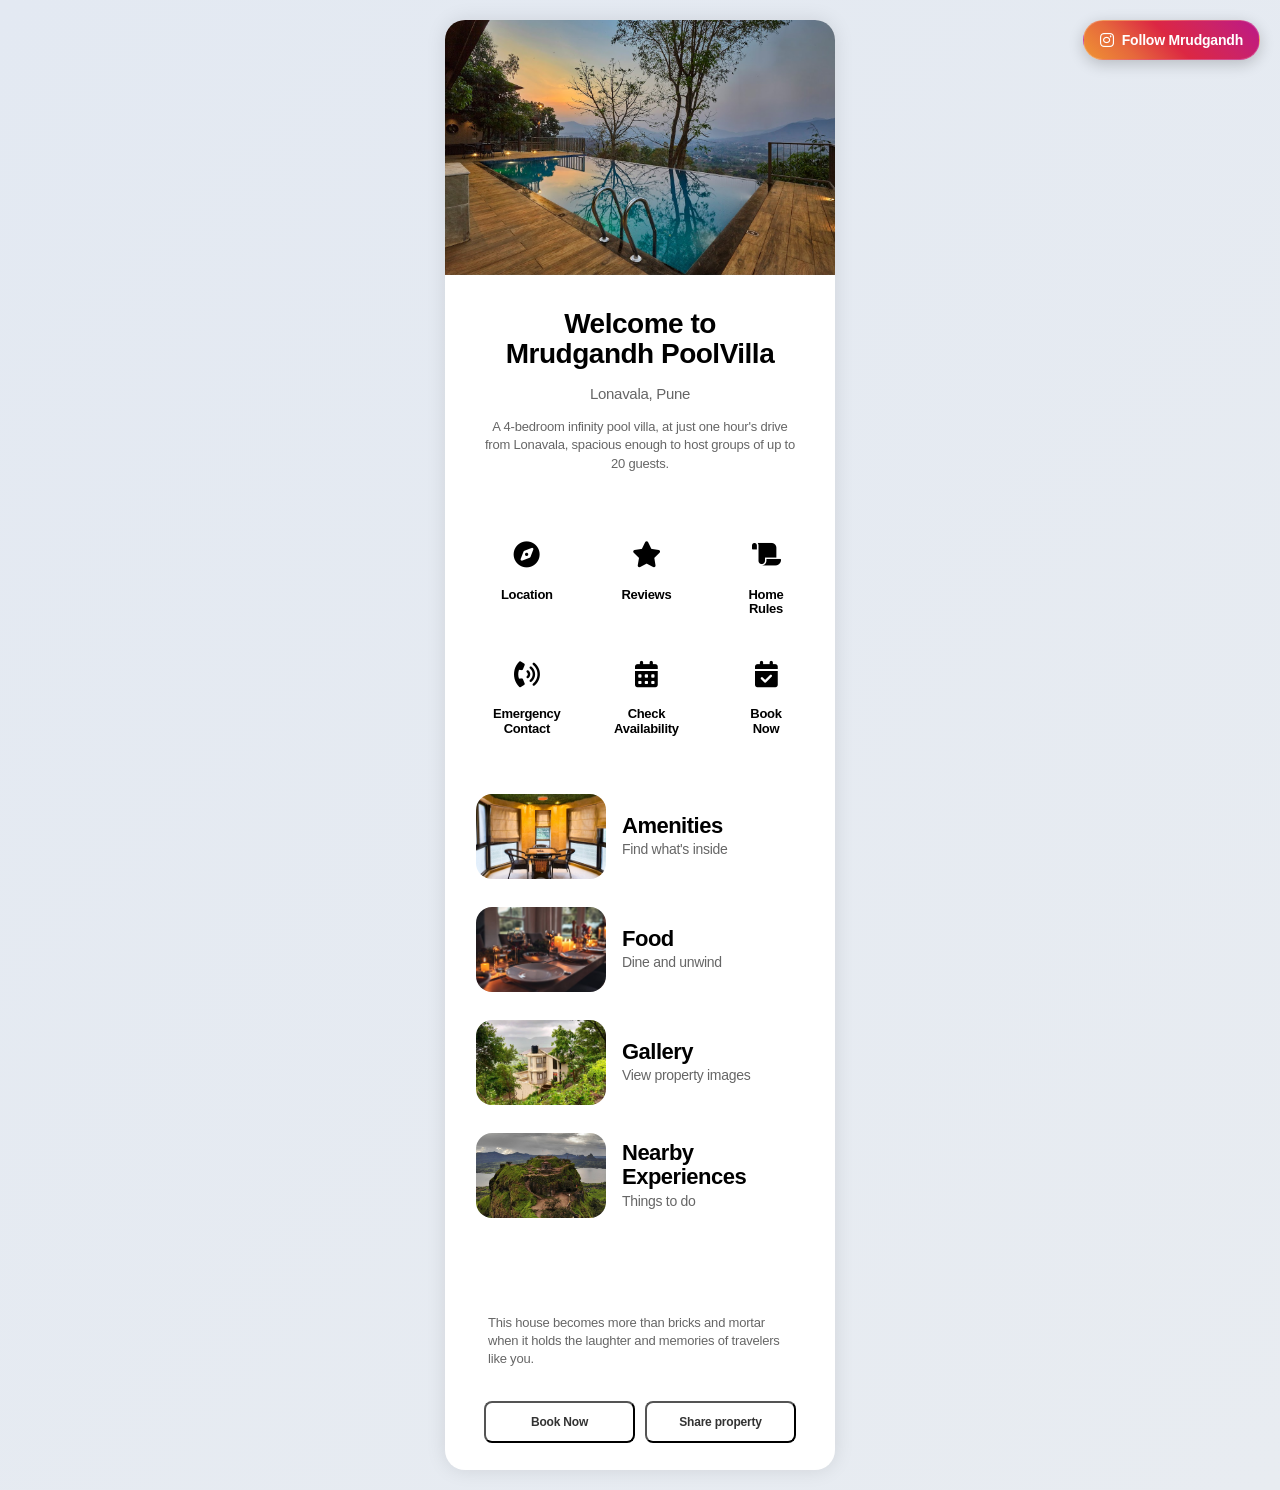
==== commit b4064208: "instagram follow button" ====
--- a/index.html
+++ b/index.html
@@ -15,6 +15,10 @@
 <body>
     <div class="container">
         <div class="hero-image">
+            <a href="https://www.instagram.com/mrudgandh_poolvilla/" target="_blank" class="instagram-follow-btn">
+                <i class="fab fa-instagram"></i>
+                <span>Follow Mrudgandh</span>
+            </a>
             <img src="assets/heroimage.jpg" alt="Mrudgandh Pool Villa" loading="eager">
         </div>
         <header>
@@ -115,7 +119,7 @@
             <span class="close">&times;</span>
             <h2>Book Your Stay</h2>
             <div class="booking-options">
-                <a href="https://wa.me/9850769955" target="_blank" class="booking-link">
+                <a href="https://wa.me/9850769955?text=Hi%2C%20I%27m%20interested%20in%20learning%20more%20about%20Mrudgandh%20Pool%20Villa.%20Could%20you%20please%20share%20details%20about%20availability%2C%20amenities%2C%20or%20anything%20else%20I%20should%20know%3F%20Thanks%21" target="_blank" class="booking-link">
                     <div class="booking-platform">
                         <div class="platform-icon-wrapper">
                             <i class="fab fa-whatsapp"></i>
@@ -539,7 +543,7 @@
                                 <div class="info-content-wrapper">
                                     <div class="info-icon"><i class="fas fa-city"></i></div>
                                     <div class="info-content">
-                                        <h4>LAVASA</h4>
+                                        <h4>Lavasa City</h4>
                                         <p><i class="fas fa-clock"></i> 1.30 Hr drive from Mrudugandh</p>
                                     </div>
                                 </div>
@@ -1183,6 +1187,18 @@
                         </div>
                         <div class="category-content">
                             <ul>
+                                <li>Modern kitchen with 3 Burner Hob</li>
+                                <li>Mixer/Grinder</li>
+                                <li>Sink</li>
+                                <li>Electric kettle</li>
+                                <li>Microwave oven</li>
+                                <li>Toaster</li>
+                                <li>Refrigerator</li>
+                                <li>Complete set of Kitchenware and Dining ware</li>
+                                <li>Rubbish bins</li>
+                                <li>Dining table with 6 chairs</li>
+                                <li>Children high chair</li>
+                                <li>Local cook available on call</li>
                                 <li>Barbeque</li>
                                 <li>Dining Area</li>
                             </ul>
@@ -1212,6 +1228,7 @@
                         <div class="category-content">
                             <ul>
                                 <li>TV</li>
+                                <li>Karaoke</li>                          
                                 <li>Free Wi-Fi</li>
                             </ul>
                         </div>
--- a/css/styles.css
+++ b/css/styles.css
@@ -2298,4 +2298,52 @@
     display: flex;
     align-items: flex-start;
     gap: 1rem;
-}    +}    
+
+.instagram-follow-btn {
+    position: absolute;
+    top: 20px;
+    right: 20px;
+    background: linear-gradient(45deg, #f09433 0%, #e6683c 25%, #dc2743 50%, #cc2366 75%, #bc1888 100%);
+    color: white;
+    padding: 8px 16px;
+    border-radius: 25px;
+    display: flex;
+    align-items: center;
+    gap: 8px;
+    text-decoration: none;
+    font-size: 14px;
+    font-weight: 600;
+    box-shadow: 0 4px 15px rgba(0,0,0,0.2);
+    transition: all 0.3s ease;
+    z-index: 10;
+    backdrop-filter: blur(5px);
+    border: 1px solid rgba(255,255,255,0.2);
+}
+
+.instagram-follow-btn i {
+        font-size: 16px;
+}
+
+.instagram-follow-btn:hover {
+    transform: translateY(-2px);
+    box-shadow: 0 6px 20px rgba(0,0,0,0.25);
+}
+
+.instagram-follow-btn:active {
+    transform: translateY(0);
+}
+
+/* Mobile optimization */
+@media (max-width: 768px) {
+    .instagram-follow-btn {
+        top: 15px;
+        right: 15px;
+        padding: 6px 12px;
+        font-size: 13px;
+    }
+    
+    .instagram-follow-btn i {
+        font-size: 15px;
+    }
+}
